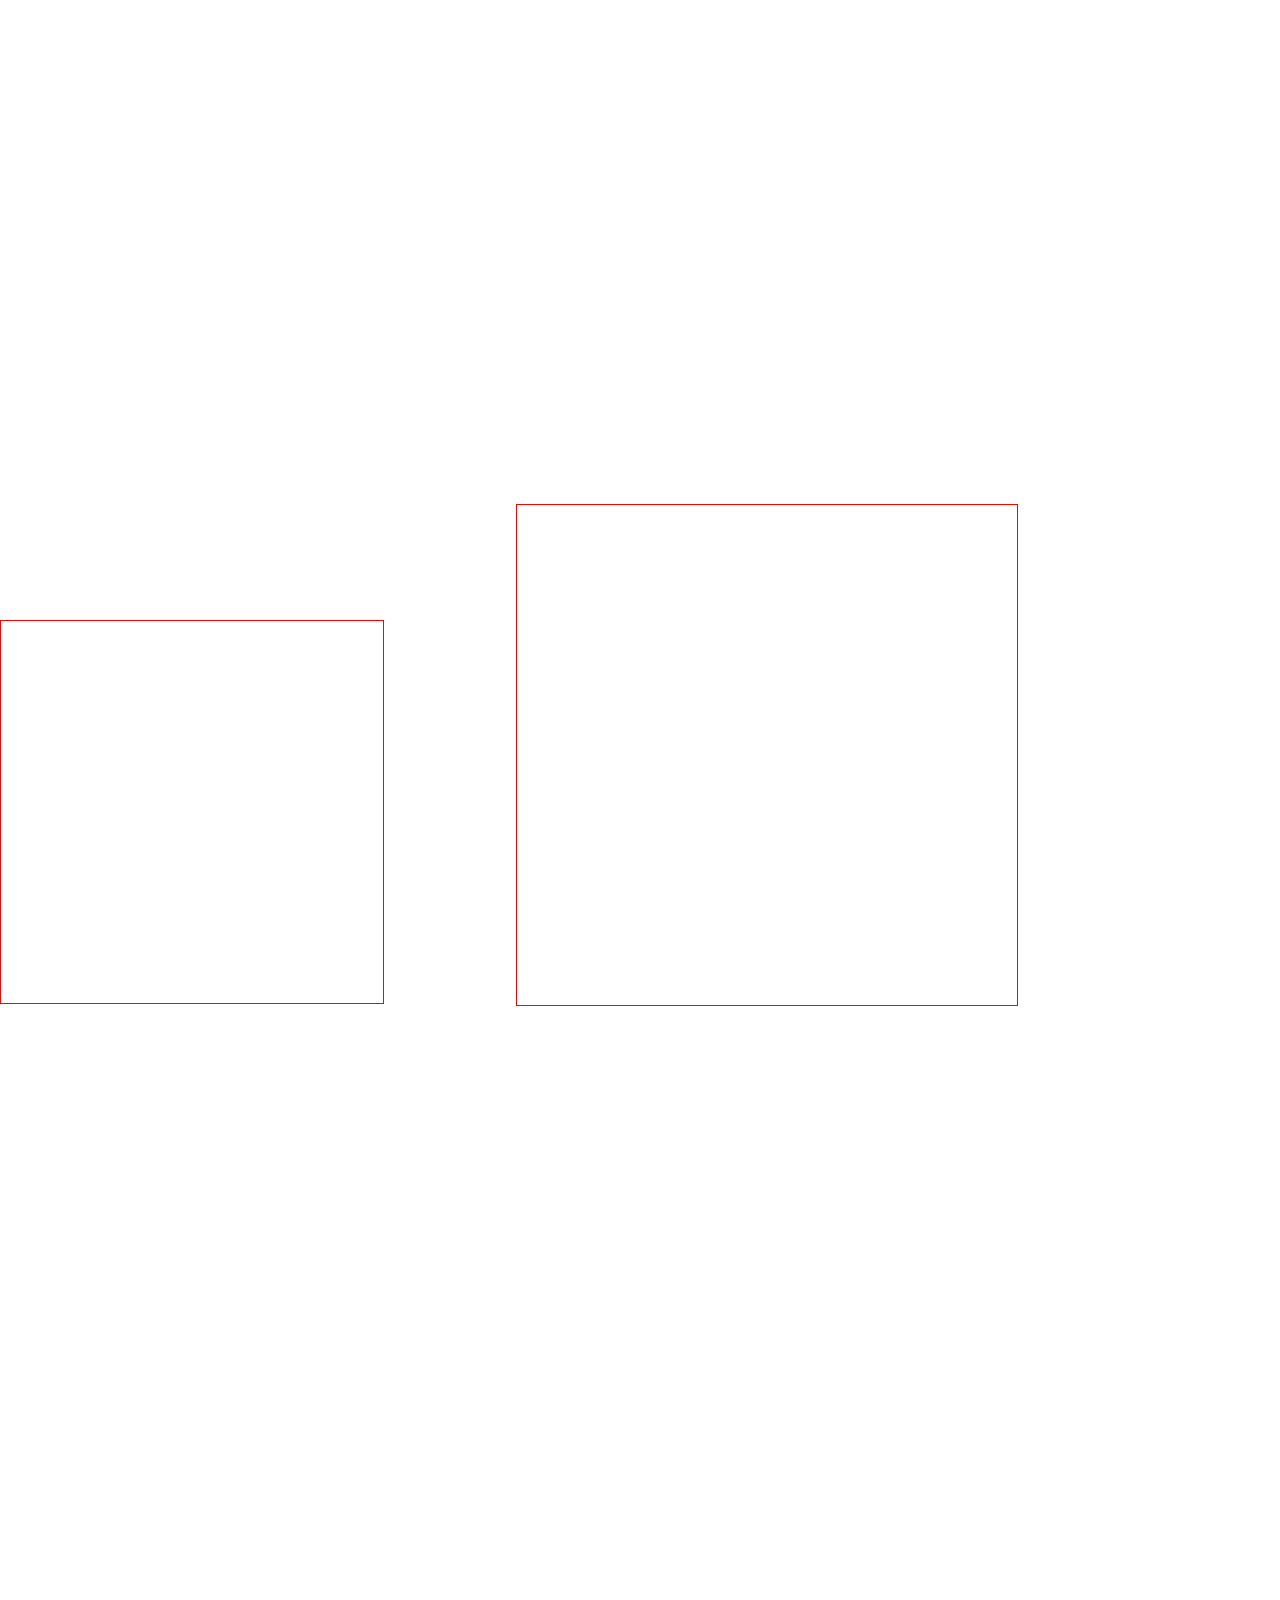
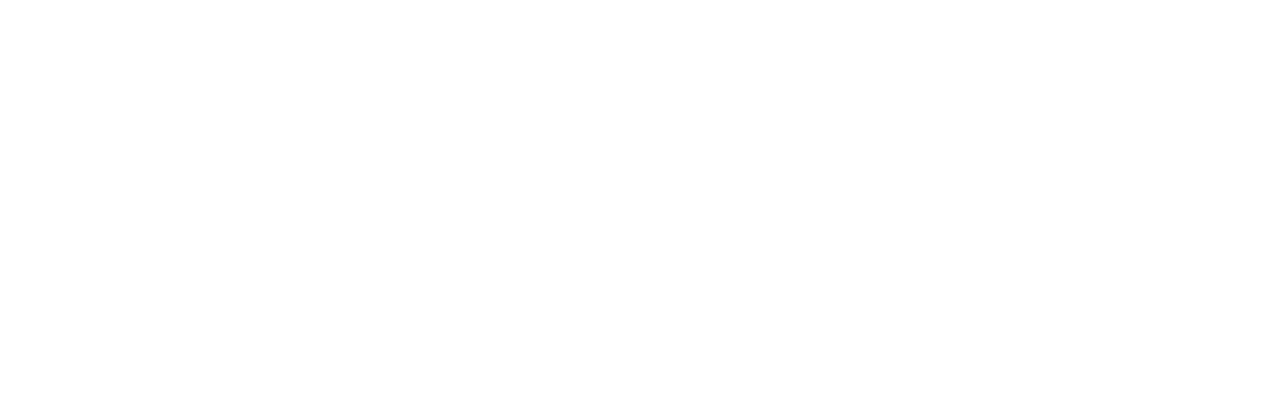
==== code/index.html @ 629206e1 "dev: add facts" ====
<!DOCTYPE html>
<meta charset="utf-8">

<head>
  <title>Porings</title>
  <link rel="stylesheet" href="main.css">
  <link rel="stylesheet" href="colors.css">
  <script src="https://d3js.org/d3.v5.min.js" type="text/JavaScript"></script>
  <script src="./utils.js" type="text/JavaScript"></script>
  <script src="./poring_selector.js" type="text/JavaScript"></script>
  <script src="./stats_diagram.js" type="text/JavaScript"></script>
	<script src="./properties_diagram.js" type="text/JavaScript"></script>
  <script src="./damage_diagram.js" type="text/JavaScript"></script>
  <script src="./dist_diagram.js" type="text/JavaScript"></script>
  <script src="./facts_box.js" type="text/JavaScript"></script>
</head>

<body>
    <!-- <header>
      <h1>Porings</h1>
      <h2>Visual Analysis of Poring Monsters from Ragnarok Online</h2>
      <p class = 'descr'>Porings are gelatinous monsters from Ragnarok Online. 
        Usually, pink friendly porings are the first monsters that most novices encounter as soon as they start the game. 
        However, there is a wide variety of poring in the the world of Rune Midgard.
        Generally, the poring family could be defined to consist of monsters that are (to some degree) drop-shaped and move by bouncing. 
        The porings drastically vary in their behavour and characteristics.
      </p>
      </header> -->


    <div id="distDiagram-container"></div>

    <div class = "content-wrapper">
      
      <div id="mobFacts-container"></div>

      <div class = "selector-wrapper">
          <!-- <div class="selector-drop2"></div> -->
        <!-- <div class="selector-drop"></div> -->
        <div id="selector-container"></div>
      </div>
      <div class = "statsDiagram-wrapper">
          <!-- <div class="statsDiagram-drop"></div> -->
          <div id="statsDiagram-container"></div>
    </div>
      <div class = "propsDiagram-wrapper">
          <!-- <div class="propsDiagram-drop"></div> -->
          <div id="propsDiagram-container"></div>
      </div>
      <div class = "damageDiagram-wrapper">
          <!-- <div class="damageDiagram-drop"></div> -->
          <div id="damageDiagram-container"></div>
        </div>
    </div>

<script src="./script.js"></script>

</body>

</html>
---- code/main.css ----
body { 
  margin: 0;
  font-family: Arial, Helvetica, sans-serif;
  /* background: #fac7c2;*/
  background: white;
}

.descr{
  display: block;
  width: 40%;
}


.content-wrapper{
  position: relative;
  width: 100%;
}

#mobFacts-container
{
  position: relative;
  height: 350px;
  width: 350px;
  padding: 1em;
  /* margin-left: 10%; */
  display: inline-block;
  border: 1px solid red; 
}

.selector-wrapper {
  position: relative;
  left: 10%;
  /* transform: translateX(-50%); */
  height: 500px;
  width: 500px;
  display: inline-block;
}


#selector-container
 {
  position: absolute;
  top: 0;
  left: 0;
  height: inherit;
  width: inherit;
  border: 1px solid red; 
}


.selector-drop
{
  display: block;
  width: 500px;
  height: 500px;
  background: white;
  border-radius: 45% 55% 54% 46% / 55% 48% 52% 45%; 
} 

.selector-drop2
{
  position: absolute;
  top: -10px;
  left: -30px;
  z-index: -1;
  width: 600px;
  height: 600px;
  border-width: 30px;
  border-color:  rgba(255, 255, 255, 1);
  background: rgba(255, 255, 255, 0.5);
  border-radius: 45% 55% 54% 46% / 55% 48% 52% 45%; 
}


.statsDiagram-wrapper{
  position: relative;
  height: 500px;
  width: 500px;
  display: inline-block;
  margin: 0 30px;
}


#statsDiagram-container
{
  position: absolute;
  top: 0;
  right: 0;
  height: inherit;
  width: inherit;
}

.propsDiagram-wrapper{
  position: relative;
  height: 500px;
  width: 500px;
  display: inline-block;
  margin-left: 5%;
}

.propsDiagram-drop
{
  display: block;
  width: 450px;
  height: 450px;
  background: white;
  border-radius: 35% 65% 45% 55% / 45% 38% 62% 55%; 
  box-shadow: inset 0px -20px 100px rgba(255, 255, 255, 0.6);
} 

#propsDiagram-container
 {
  position: absolute;
  top: 0;
  left: 0;

  /* border: 1px solid gray; */
  height: inherit;
  width: inherit;
}

.damageDiagram-wrapper{
  position: relative;
  height: 500px;
  width: 500px;
  display: inline-block;
  margin-left: 5%;
}


#damageDiagram-container
 {
  position: absolute;
  top: 0;
  left: 0;
  /* border: 1px solid gray; */
  height: inherit;
  width: inherit;
}

#distDiagram-container
 {
  visibility: hidden;
  height: 500px;
  width: 500px;
  /* border: 1px solid gray; */
  display: inline-block;
}
---- code/colors.css ----
.Angeling.isClicked {
  fill: #6b7575; }

.Angeling.isHovered {
  fill: #b9c0c0; }

.Angeling {
  fill: #d4d8d8; }

line.Angeling.isClicked {
  stroke: #6b7575; }

line.Angeling.isHovered {
  stroke: #b9c0c0; }

line.Angeling {
  stroke: #d4d8d8; }

.poly.Angeling.isHovered {
  fill: #d4d8d8;
  stroke: #b9c0c0; }

.poly.Angeling {
  fill: #d4d8d8; }

.attack_path.Angeling {
  fill: #2b2727; }

.def_arc.Angeling {
  fill: #d4d8d8; }

.attack_path.Angeling:hover {
  fill: #100f0f; }

.def_arc.Angeling:hover {
  fill: #b9c0c0;
  fill-opacity: 0.8; }

.Poring.isClicked {
  fill: #b41608; }

.Poring.isHovered {
  fill: #f86a5d; }

.Poring {
  fill: #fa978e; }

line.Poring.isClicked {
  stroke: #b41608; }

line.Poring.isHovered {
  stroke: #f86a5d; }

line.Poring {
  stroke: #fa978e; }

.poly.Poring.isHovered {
  fill: #fa978e;
  stroke: #f86a5d; }

.poly.Poring {
  fill: #fa978e; }

.attack_path.Poring {
  fill: #056871; }

.def_arc.Poring {
  fill: #fa978e; }

.attack_path.Poring:hover {
  fill: #033b40; }

.def_arc.Poring:hover {
  fill: #f86a5d;
  fill-opacity: 0.8; }

.Poporing.isClicked {
  fill: #647a29; }

.Poporing.isHovered {
  fill: #b5ce6d; }

.Poporing {
  fill: #c8db93; }

line.Poporing.isClicked {
  stroke: #647a29; }

line.Poporing.isHovered {
  stroke: #b5ce6d; }

line.Poporing {
  stroke: #c8db93; }

.poly.Poporing.isHovered {
  fill: #c8db93;
  stroke: #b5ce6d; }

.poly.Poporing {
  fill: #c8db93; }

.attack_path.Poporing {
  fill: #37246c; }

.def_arc.Poporing {
  fill: #c8db93; }

.attack_path.Poporing:hover {
  fill: #241746; }

.def_arc.Poporing:hover {
  fill: #b5ce6d;
  fill-opacity: 0.8; }

.Marin.isClicked {
  fill: #4a405c; }

.Marin.isHovered {
  fill: #9589ac; }

.Marin {
  fill: #b0a7c1; }

line.Marin.isClicked {
  stroke: #4a405c; }

line.Marin.isHovered {
  stroke: #9589ac; }

line.Marin {
  stroke: #b0a7c1; }

.poly.Marin.isHovered {
  fill: #b0a7c1;
  stroke: #9589ac; }

.poly.Marin {
  fill: #b0a7c1; }

.attack_path.Marin {
  fill: #4f583e; }

.def_arc.Marin {
  fill: #b0a7c1; }

.attack_path.Marin:hover {
  fill: #343a29; }

.def_arc.Marin:hover {
  fill: #9589ac;
  fill-opacity: 0.8; }

.Magmaring.isClicked {
  fill: #7a2907; }

.Magmaring.isHovered {
  fill: #f26328; }

.Magmaring {
  fill: #f58658; }

line.Magmaring.isClicked {
  stroke: #7a2907; }

line.Magmaring.isHovered {
  stroke: #f26328; }

line.Magmaring {
  stroke: #f58658; }

.poly.Magmaring.isHovered {
  fill: #f58658;
  stroke: #f26328; }

.poly.Magmaring {
  fill: #f58658; }

.attack_path.Magmaring {
  fill: #0a79a7; }

.def_arc.Magmaring {
  fill: #f58658; }

.attack_path.Magmaring:hover {
  fill: #075677; }

.def_arc.Magmaring:hover {
  fill: #f26328;
  fill-opacity: 0.8; }

.Drops.isClicked {
  fill: #98621f; }

.Drops.isHovered {
  fill: #e1ae6f; }

.Drops {
  fill: #eac699; }

line.Drops.isClicked {
  stroke: #98621f; }

line.Drops.isHovered {
  stroke: #e1ae6f; }

line.Drops {
  stroke: #eac699; }

.poly.Drops.isHovered {
  fill: #eac699;
  stroke: #e1ae6f; }

.poly.Drops {
  fill: #eac699; }

.attack_path.Drops {
  fill: #153966; }

.def_arc.Drops {
  fill: #eac699; }

.attack_path.Drops:hover {
  fill: #0c213c; }

.def_arc.Drops:hover {
  fill: #e1ae6f;
  fill-opacity: 0.8; }

.Metaling.isClicked {
  fill: #5e2d2c; }

.Metaling.isHovered {
  fill: #ba6c69; }

.Metaling {
  fill: #ca8e8c; }

line.Metaling.isClicked {
  stroke: #5e2d2c; }

line.Metaling.isHovered {
  stroke: #ba6c69; }

line.Metaling {
  stroke: #ca8e8c; }

.poly.Metaling.isHovered {
  fill: #ca8e8c;
  stroke: #ba6c69; }

.poly.Metaling {
  fill: #ca8e8c; }

.attack_path.Metaling {
  fill: #357173; }

.def_arc.Metaling {
  fill: #ca8e8c; }

.attack_path.Metaling:hover {
  fill: #254f50; }

.def_arc.Metaling:hover {
  fill: #ba6c69;
  fill-opacity: 0.8; }

.Others.isClicked {
  fill: #457795; }

.Others.isHovered {
  fill: #a0c0d3; }

.Others {
  fill: #c3d7e3; }

line.Others.isClicked {
  stroke: #457795; }

line.Others.isHovered {
  stroke: #a0c0d3; }

line.Others {
  stroke: #c3d7e3; }

.poly.Others.isHovered {
  fill: #c3d7e3;
  stroke: #a0c0d3; }

.poly.Others {
  fill: #c3d7e3; }

.attack_path.Others {
  fill: #3c281c; }

.def_arc.Others {
  fill: #c3d7e3; }

.attack_path.Others:hover {
  fill: #19110c; }

.def_arc.Others:hover {
  fill: #a0c0d3;
  fill-opacity: 0.8; }

/*# sourceMappingURL=colors.css.map */
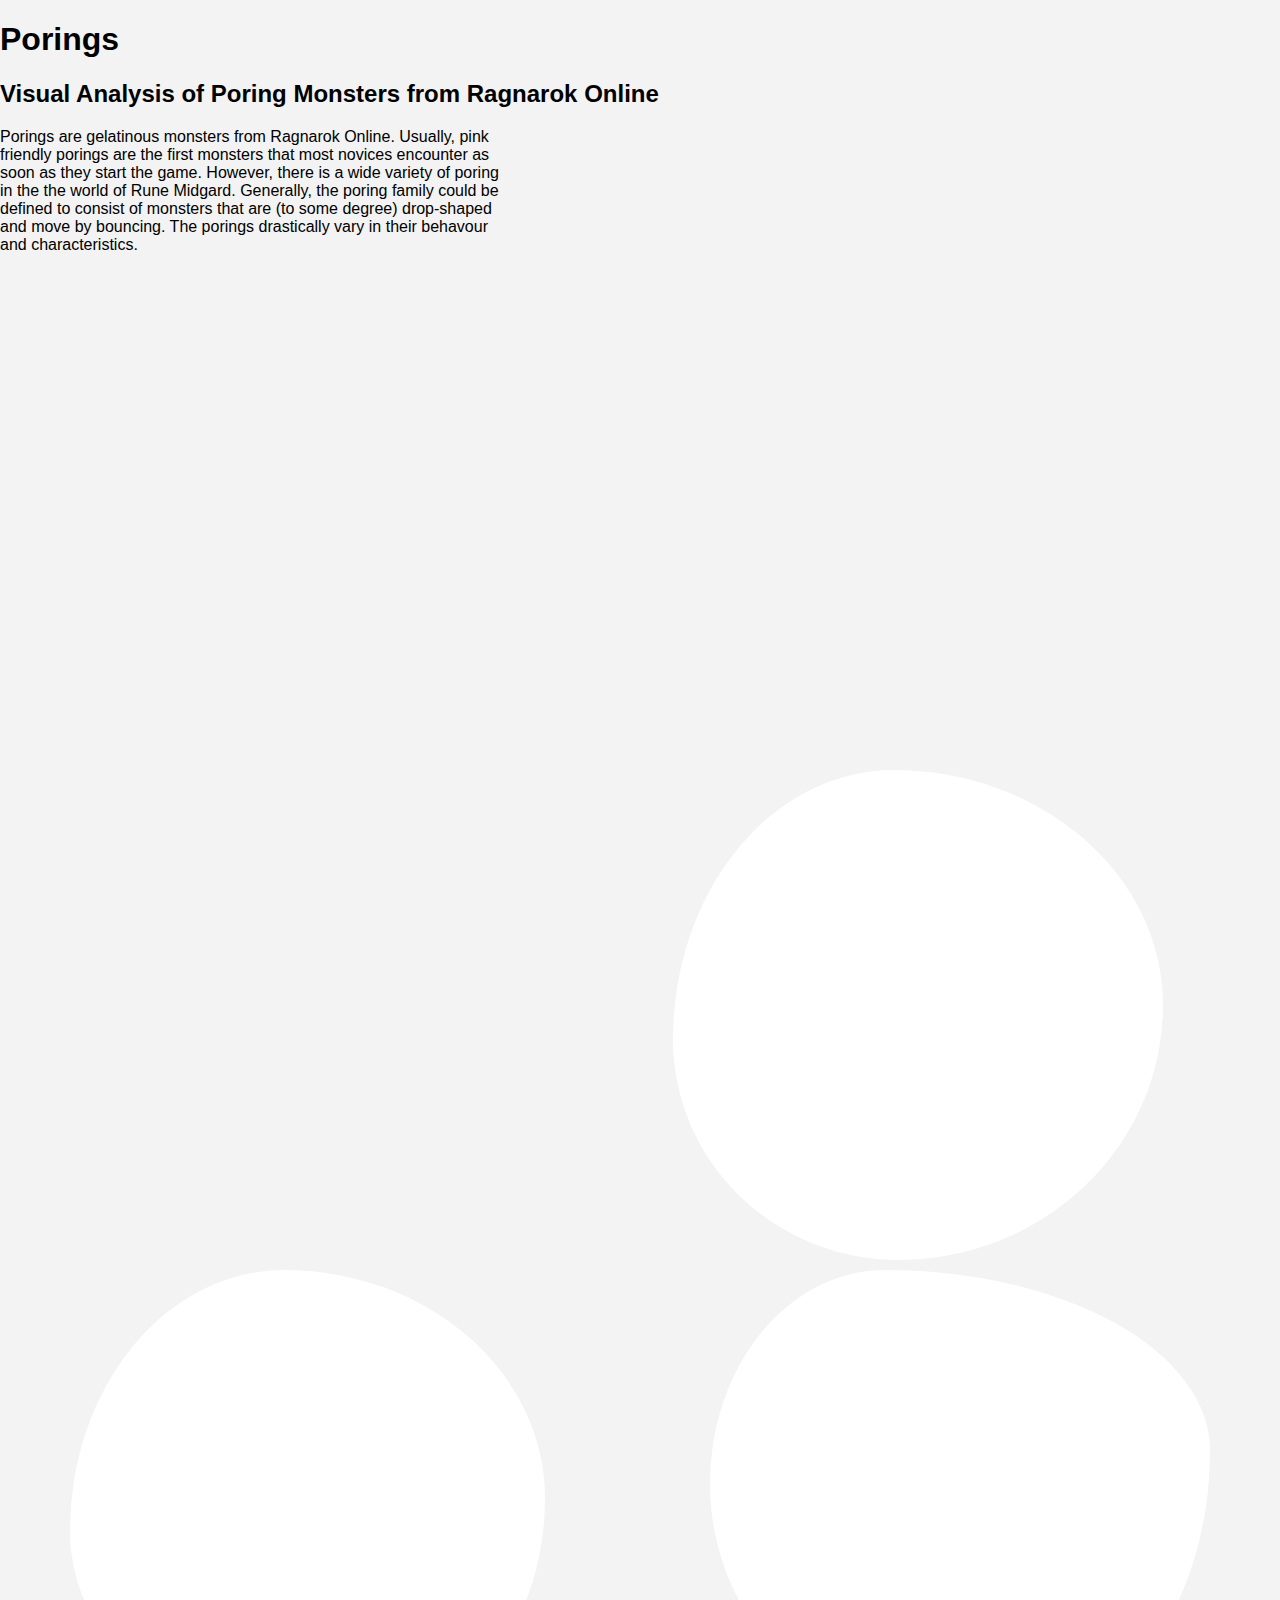
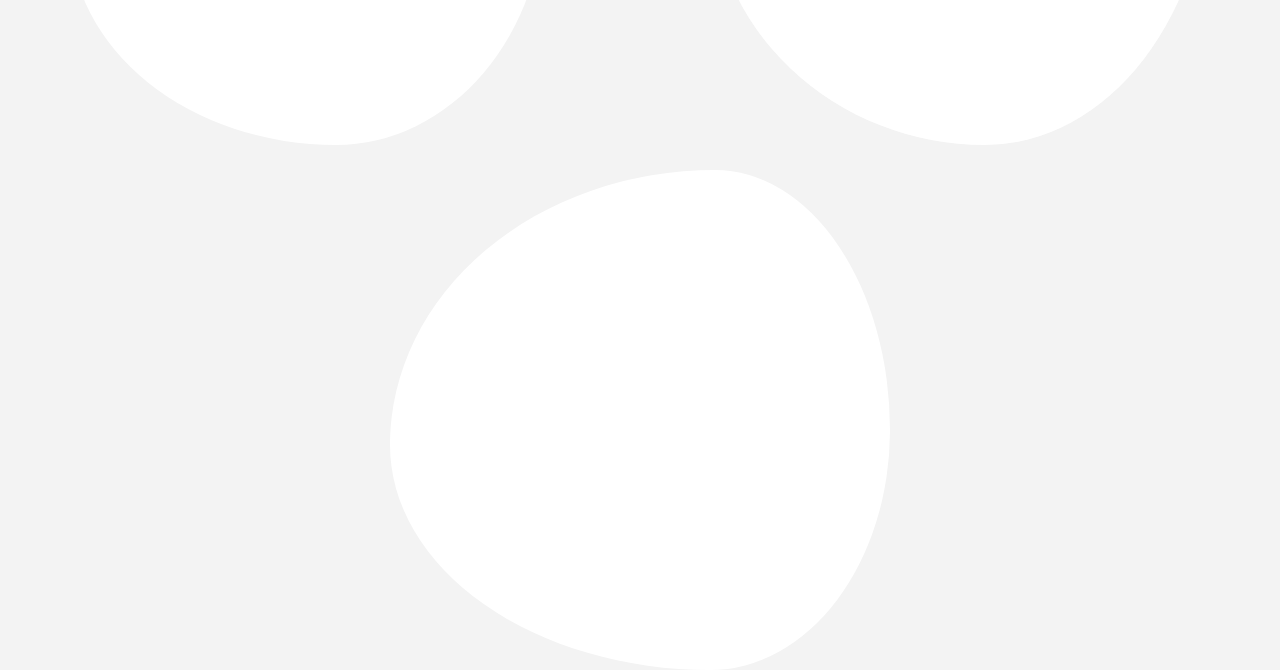
==== commit 395dec4d: "layout draft" ====
--- a/code/index.html
+++ b/code/index.html
@@ -9,52 +9,54 @@
   <script src="./utils.js" type="text/JavaScript"></script>
   <script src="./poring_selector.js" type="text/JavaScript"></script>
   <script src="./stats_diagram.js" type="text/JavaScript"></script>
-	<script src="./properties_diagram.js" type="text/JavaScript"></script>
+  <script src="./properties_diagram.js" type="text/JavaScript"></script>
   <script src="./damage_diagram.js" type="text/JavaScript"></script>
   <script src="./dist_diagram.js" type="text/JavaScript"></script>
   <script src="./facts_box.js" type="text/JavaScript"></script>
 </head>
 
 <body>
-    <!-- <header>
-      <h1>Porings</h1>
-      <h2>Visual Analysis of Poring Monsters from Ragnarok Online</h2>
-      <p class = 'descr'>Porings are gelatinous monsters from Ragnarok Online. 
-        Usually, pink friendly porings are the first monsters that most novices encounter as soon as they start the game. 
-        However, there is a wide variety of poring in the the world of Rune Midgard.
-        Generally, the poring family could be defined to consist of monsters that are (to some degree) drop-shaped and move by bouncing. 
-        The porings drastically vary in their behavour and characteristics.
-      </p>
-      </header> -->
+  <header>
+    <h1>Porings</h1>
+    <h2>Visual Analysis of Poring Monsters from Ragnarok Online</h2>
+    <p class='descr'>Porings are gelatinous monsters from Ragnarok Online.
+      Usually, pink friendly porings are the first monsters that most novices encounter as soon as they start the game.
+      However, there is a wide variety of poring in the the world of Rune Midgard.
+      Generally, the poring family could be defined to consist of monsters that are (to some degree) drop-shaped and
+      move by bouncing.
+      The porings drastically vary in their behavour and characteristics.
+    </p>
+  </header>
 
+  <div class="distDiagram-wrapper">
+    <div id="distDiagram-container"></div>
+  </div>
 
-    <div id="distDiagram-container"></div>
+  <div class="content-wrapper">
+    <div class="mobFacts-wrapper">
+      <div id="mobFacts-container"></div>
+    </div>
+    <div class="selector-wrapper">
+      <!-- <div class="selector-drop2"></div> -->
+      <div class="selector-drop"></div>
+      <div id="selector-container"></div>
+    </div>
+    <div class="statsDiagram-wrapper">
+      <div class="statsDiagram-drop"></div>
+      <div id="statsDiagram-container"></div>
+    </div>
+    <div class="propsDiagram-wrapper">
+      <div class="propsDiagram-drop"></div>
+      <div id="propsDiagram-container"></div>
+    </div>
+    <div class="damageDiagram-wrapper">
+      <div class="damageDiagram-drop"></div>
+      <div id="damageDiagram-container"></div>
+    </div>
+  </div>
 
-    <div class = "content-wrapper">
-      
-      <div id="mobFacts-container"></div>
-
-      <div class = "selector-wrapper">
-          <!-- <div class="selector-drop2"></div> -->
-        <!-- <div class="selector-drop"></div> -->
-        <div id="selector-container"></div>
-      </div>
-      <div class = "statsDiagram-wrapper">
-          <!-- <div class="statsDiagram-drop"></div> -->
-          <div id="statsDiagram-container"></div>
-    </div>
-      <div class = "propsDiagram-wrapper">
-          <!-- <div class="propsDiagram-drop"></div> -->
-          <div id="propsDiagram-container"></div>
-      </div>
-      <div class = "damageDiagram-wrapper">
-          <!-- <div class="damageDiagram-drop"></div> -->
-          <div id="damageDiagram-container"></div>
-        </div>
-    </div>
-
-<script src="./script.js"></script>
+  <script src="./script.js"></script>
 
 </body>
 
-</html>
+</html>--- a/code/main.css
+++ b/code/main.css
@@ -2,7 +2,8 @@
   margin: 0;
   font-family: Arial, Helvetica, sans-serif;
   /* background: #fac7c2;*/
-  background: white;
+  background: rgb(243, 243, 243);
+  max-width: 1600px;
 }
 
 .descr{
@@ -12,28 +13,35 @@
 
 
 .content-wrapper{
+  width: 100%;
+  display: flex;
+  flex-flow: row wrap;
+  /* justify-content: center; */
+  justify-content: center;
+}
+
+.mobFacts-wrapper{
   position: relative;
-  width: 100%;
+  height: 350px;
+  width: 350px;
+  margin:auto;
 }
 
 #mobFacts-container
 {
-  position: relative;
-  height: 350px;
-  width: 350px;
-  padding: 1em;
-  /* margin-left: 10%; */
-  display: inline-block;
-  border: 1px solid red; 
+  position: absolute;
+  top: 0;
+  left: 0;
+  height:inherit;
+  width: inherit;
 }
 
 .selector-wrapper {
   position: relative;
-  left: 10%;
-  /* transform: translateX(-50%); */
   height: 500px;
   width: 500px;
-  display: inline-block;
+  margin: auto;
+  margin:auto;
 }
 
 
@@ -44,15 +52,14 @@
   left: 0;
   height: inherit;
   width: inherit;
-  border: 1px solid red; 
 }
 
 
 .selector-drop
 {
   display: block;
-  width: 500px;
-  height: 500px;
+  width: 490px;
+  height: 490px;
   background: white;
   border-radius: 45% 55% 54% 46% / 55% 48% 52% 45%; 
 } 
@@ -76,10 +83,17 @@
   position: relative;
   height: 500px;
   width: 500px;
-  display: inline-block;
-  margin: 0 30px;
+  margin:auto;
 }
 
+.statsDiagram-drop
+{
+  display: block;
+  width: 475px;
+  height: 475px;
+  background: white;
+  border-radius: 45% 55% 44% 56% / 55% 48% 52% 45%; 
+} 
 
 #statsDiagram-container
 {
@@ -94,15 +108,17 @@
   position: relative;
   height: 500px;
   width: 500px;
-  display: inline-block;
-  margin-left: 5%;
+  margin:auto;
+  /* margin: -5% auto auto 5%; */
 }
 
 .propsDiagram-drop
 {
+  left: 0;
+  top: 0;
   display: block;
-  width: 450px;
-  height: 450px;
+  width: 500px;
+  height: 475px;
   background: white;
   border-radius: 35% 65% 45% 55% / 45% 38% 62% 55%; 
   box-shadow: inset 0px -20px 100px rgba(255, 255, 255, 0.6);
@@ -113,8 +129,6 @@
   position: absolute;
   top: 0;
   left: 0;
-
-  /* border: 1px solid gray; */
   height: inherit;
   width: inherit;
 }
@@ -123,8 +137,7 @@
   position: relative;
   height: 500px;
   width: 500px;
-  display: inline-block;
-  margin-left: 5%;
+  margin: -2% auto auto -15%;
 }
 
 
@@ -138,11 +151,25 @@
   width: inherit;
 }
 
+.damageDiagram-drop
+{
+  display: block;
+  width: 500px;
+  height: 500px;
+  background: white;
+  border-radius: 65% 35% 36% 64% / 55% 52% 48% 45%;
+} 
+
 #distDiagram-container
  {
   visibility: hidden;
   height: 500px;
   width: 500px;
-  /* border: 1px solid gray; */
-  display: inline-block;
 }
+
+@media(max-width: 1300px){
+  .damageDiagram-wrapper{
+    margin: auto;
+  }
+
+}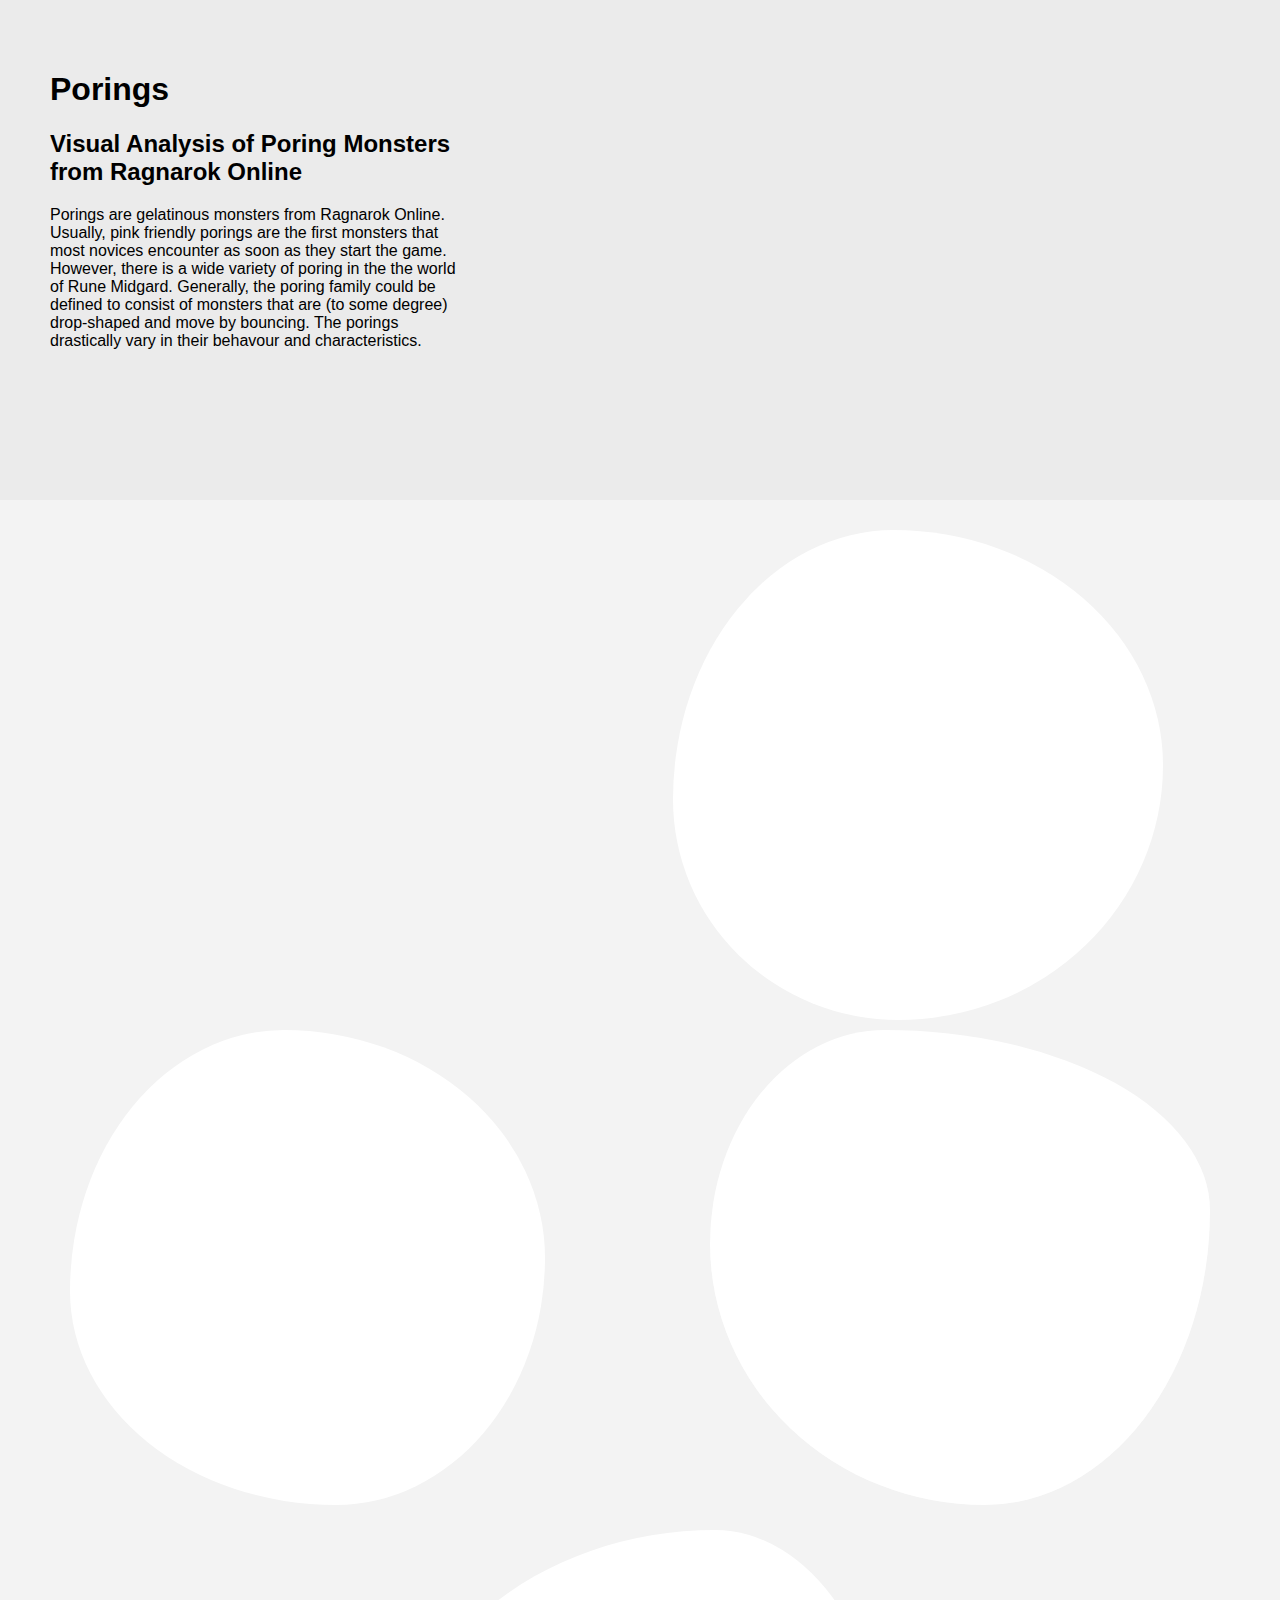
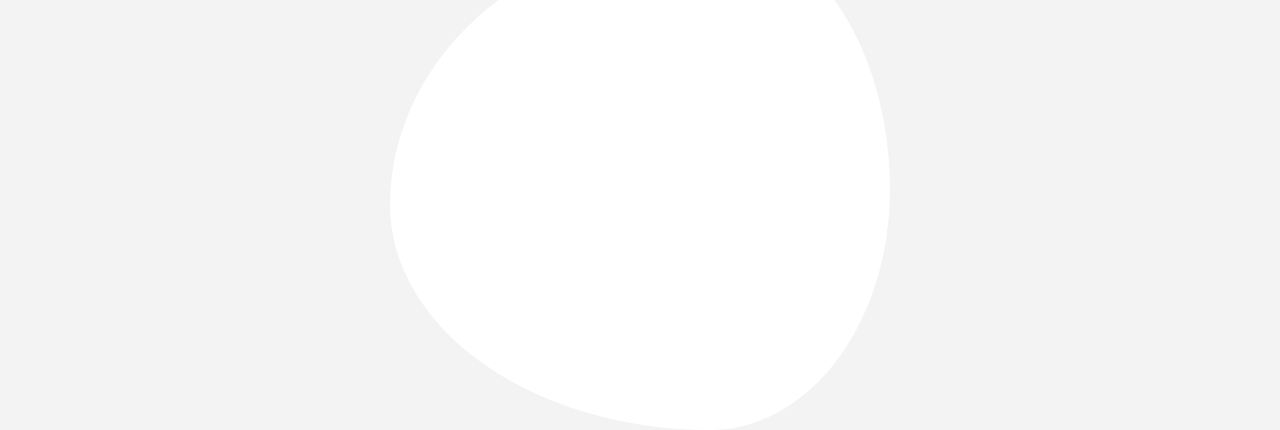
==== commit 7db29e15: "layout fix" ====
--- a/code/index.html
+++ b/code/index.html
@@ -16,20 +16,25 @@
 </head>
 
 <body>
-  <header>
-    <h1>Porings</h1>
-    <h2>Visual Analysis of Poring Monsters from Ragnarok Online</h2>
-    <p class='descr'>Porings are gelatinous monsters from Ragnarok Online.
-      Usually, pink friendly porings are the first monsters that most novices encounter as soon as they start the game.
-      However, there is a wide variety of poring in the the world of Rune Midgard.
-      Generally, the poring family could be defined to consist of monsters that are (to some degree) drop-shaped and
-      move by bouncing.
-      The porings drastically vary in their behavour and characteristics.
-    </p>
-  </header>
-
-  <div class="distDiagram-wrapper">
-    <div id="distDiagram-container"></div>
+  <div class='header-wrapper'>
+    <div class="header-text-wrapper">
+      <h1>Porings</h1>
+      <h2>Visual Analysis of Poring Monsters from Ragnarok Online</h2>
+      <p class='intro'>Porings are gelatinous monsters from Ragnarok Online.
+        Usually, pink friendly porings are the first monsters that most novices encounter as soon as they start the
+        game.
+        However, there is a wide variety of poring in the the world of Rune Midgard.
+        Generally, the poring family could be defined to consist of monsters that are (to some degree) drop-shaped and
+        move by bouncing.
+        The porings drastically vary in their behavour and characteristics.
+      </p>
+    </div>
+    <div class="distDiagram-wrapper">
+      <div id="distDiagram-container"></div>
+      <div class="distButtons-wrapper">
+          <form id="dist-buttons"></form>
+      </div>
+    </div>
   </div>
 
   <div class="content-wrapper">
--- a/code/main.css
+++ b/code/main.css
@@ -3,12 +3,47 @@
   font-family: Arial, Helvetica, sans-serif;
   /* background: #fac7c2;*/
   background: rgb(243, 243, 243);
-  max-width: 1600px;
-}
-
-.descr{
-  display: block;
+  max-width: 1700px;
+}
+
+.header-wrapper{
+  background:#ebebeb;
+  margin: 0  0 30px 0;
+}
+
+.header-text-wrapper{
   width: 40%;
+  padding: 50px;
+  vertical-align: top;
+  display: inline-block;
+  box-sizing: border-box;
+}
+
+.distDiagram-wrapper{
+  display: inline-block;
+  box-sizing: border-box;
+  /* width: 40%; */
+}
+
+#distDiagram-container
+ {
+  height: inherit;
+  height: 500px;
+  width: 500px;
+  margin-left: auto ;
+  margin-right: auto ;
+  display: inline-block;
+  vertical-align: middle;
+}
+
+.distButtons-wrapper{
+  vertical-align: middle;
+  /* margin: 150px 0 0 0; */
+  display: inline-block;
+}
+
+.distButtons-wrapper label{
+  display: block;
 }
 
 
@@ -160,16 +195,16 @@
   border-radius: 65% 35% 36% 64% / 55% 52% 48% 45%;
 } 
 
-#distDiagram-container
- {
-  visibility: hidden;
-  height: 500px;
-  width: 500px;
-}
 
 @media(max-width: 1300px){
   .damageDiagram-wrapper{
     margin: auto;
   }
 
-}+}
+
+
+@media(max-width: 800px){
+  .header-text-wrapper{
+    width: 100%;
+  }
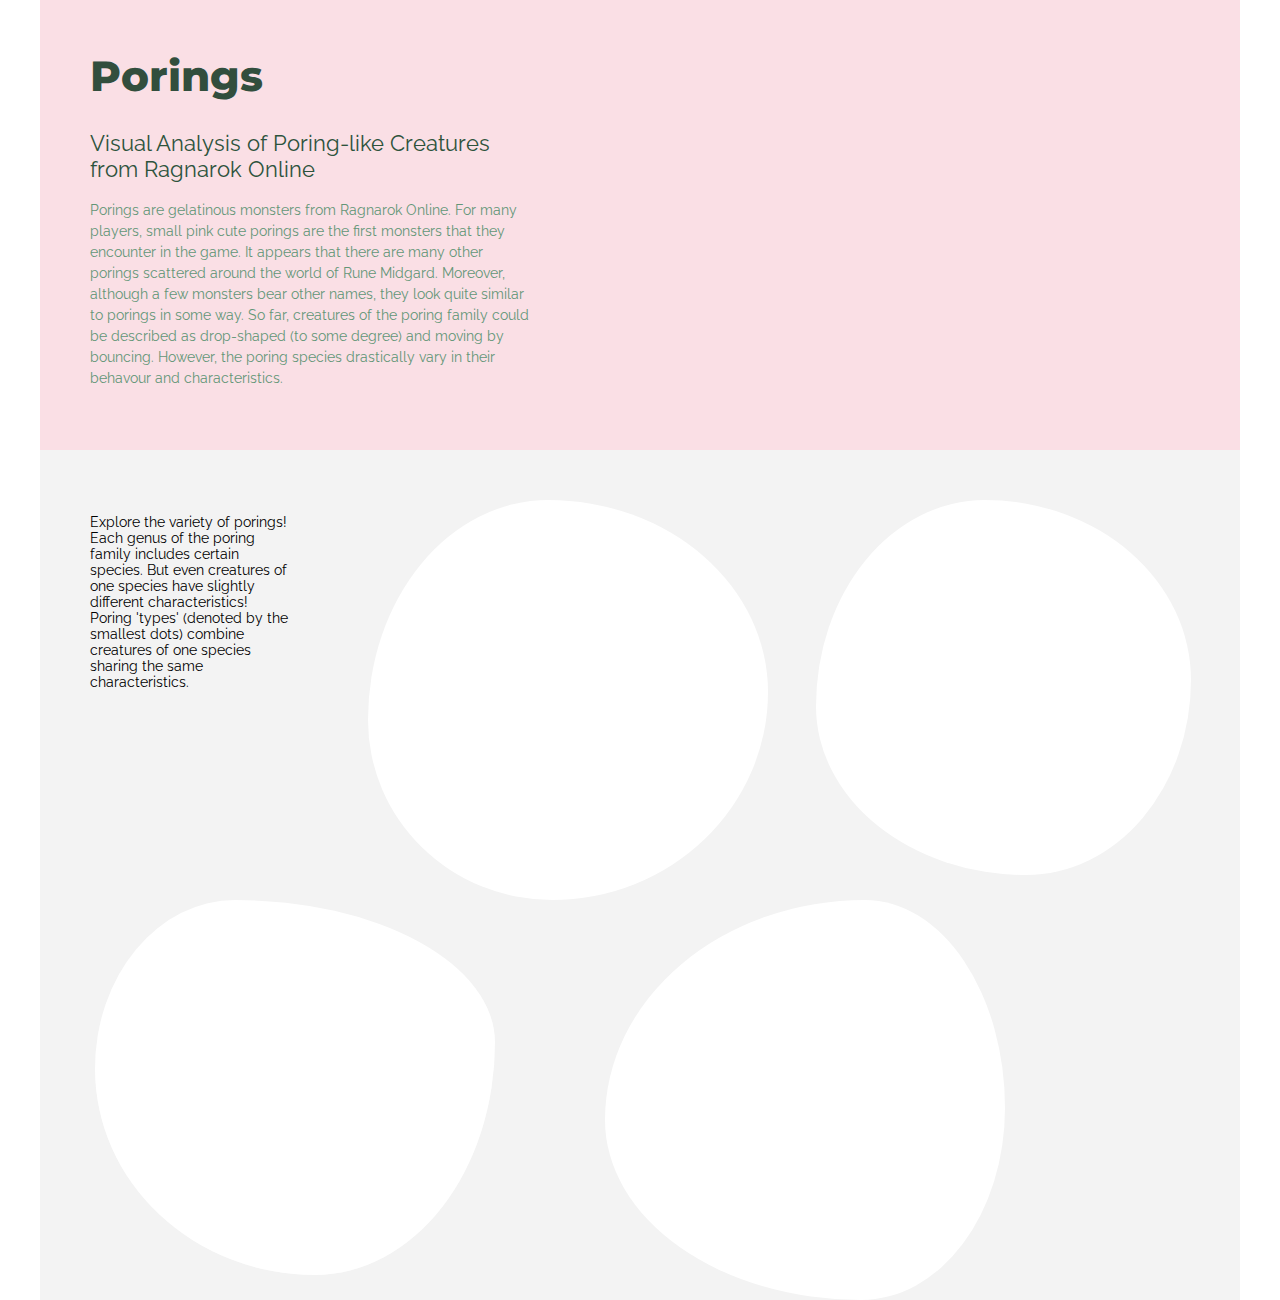
==== commit 30f89aa8: "dev: layout grid responsive now" ====
--- a/code/index.html
+++ b/code/index.html
@@ -13,20 +13,23 @@
   <script src="./damage_diagram.js" type="text/JavaScript"></script>
   <script src="./dist_diagram.js" type="text/JavaScript"></script>
   <script src="./facts_box.js" type="text/JavaScript"></script>
+
+  <link href="https://fonts.googleapis.com/css?family=Montserrat:100,300, 400,800" rel="stylesheet"> 
+  <link href="https://fonts.googleapis.com/css?family=Raleway:100,300, 400" rel="stylesheet"> 
 </head>
 
 <body>
+  <div class = 'main-wrapper'>
   <div class='header-wrapper'>
     <div class="header-text-wrapper">
       <h1>Porings</h1>
-      <h2>Visual Analysis of Poring Monsters from Ragnarok Online</h2>
-      <p class='intro'>Porings are gelatinous monsters from Ragnarok Online.
-        Usually, pink friendly porings are the first monsters that most novices encounter as soon as they start the
-        game.
-        However, there is a wide variety of poring in the the world of Rune Midgard.
-        Generally, the poring family could be defined to consist of monsters that are (to some degree) drop-shaped and
-        move by bouncing.
-        The porings drastically vary in their behavour and characteristics.
+      <h2>Visual Analysis of Poring-like Creatures from Ragnarok Online</h2>
+      <p class='intro'> Porings are gelatinous monsters from Ragnarok Online.
+        For many players, small pink cute porings are the first monsters that they encounter in the game. 
+        It appears that there are many other porings scattered around the world of Rune Midgard. 
+        Moreover, although a few monsters bear other names, they look quite similar to porings in some way.
+        So far, creatures of the poring family could be described as drop-shaped (to some degree) and
+        moving by bouncing. However, the poring species drastically vary in their behavour and characteristics.
       </p>
     </div>
     <div class="distDiagram-wrapper">
@@ -38,9 +41,15 @@
   </div>
 
   <div class="content-wrapper">
-    <div class="mobFacts-wrapper">
-      <div id="mobFacts-container"></div>
-    </div>
+    <!-- <div class="mobFacts-wrapper"> -->
+      <div id="mobFacts-container">
+        <p class="factText">
+            Explore the variety of porings! <br>
+            Each genus of the poring family includes certain species. But even creatures of one species have slightly different characteristics! 
+            Poring 'types' (denoted by the smallest dots) combine creatures of one species sharing the same characteristics.
+      </p>
+      </div>
+    <!-- </div> -->
     <div class="selector-wrapper">
       <!-- <div class="selector-drop2"></div> -->
       <div class="selector-drop"></div>
@@ -61,7 +70,7 @@
   </div>
 
   <script src="./script.js"></script>
-
+</div>
 </body>
 
 </html>--- a/code/main.css
+++ b/code/main.css
@@ -1,80 +1,150 @@
 body { 
   margin: 0;
-  font-family: Arial, Helvetica, sans-serif;
+  font-family: "Raleway", sans-serif;
+  font-size: 14px;
   /* background: #fac7c2;*/
+  width: 100%;
+}
+
+.main-wrapper{
+  max-width: 1200px;
+  width: 100%;
+  margin: 0 auto;
   background: rgb(243, 243, 243);
+}
+
+h1 {
+    font-family: "Montserrat", sans-serif;
+    font-weight: 800;
+    font-size: 42px;
+    color: #324e3d;
+    margin-top: 0;
+}
+
+h2 {
+  font-weight: 400;
+  font-size: 22px;
+  color: #2d533c;
+   /* grey; */
+}
+
+.header-wrapper{
+  background: #fadfe5;
+  display: flex;
+  flex-flow: row wrap;
+  width: 100%;
   max-width: 1700px;
-}
-
-.header-wrapper{
-  background:#ebebeb;
-  margin: 0  0 30px 0;
+  justify-content: space-between;
+  /* justify-content: center; */
+  padding-top: 50px;
+  vertical-align: top;
 }
 
 .header-text-wrapper{
-  width: 40%;
-  padding: 50px;
-  vertical-align: top;
-  display: inline-block;
+  padding: 0 50px;
+  /* display: inline-block; */
+  width:45%;
+  margin: 0;
   box-sizing: border-box;
 }
 
 .distDiagram-wrapper{
-  display: inline-block;
+  /* display: inline-block; */
   box-sizing: border-box;
-  /* width: 40%; */
+  min-width: 55%;
+  text-align: right;
+  display: inline-flex;
+  /* justify-content: space-between; */
 }
 
 #distDiagram-container
  {
-  height: inherit;
-  height: 500px;
-  width: 500px;
-  margin-left: auto ;
-  margin-right: auto ;
-  display: inline-block;
-  vertical-align: middle;
+  height: 400px;
+  width: 400px;
+  margin: 0 auto;
+  /* display: inline-block; */
+  
 }
 
 .distButtons-wrapper{
-  vertical-align: middle;
-  /* margin: 150px 0 0 0; */
-  display: inline-block;
-}
-
-.distButtons-wrapper label{
-  display: block;
+  vertical-align: top;
+  /* display: inline-block; */
+  padding: 0 50px 0 0 ;
+}
+
+.distButtons-wrapper span {
+  display: block;
+  color: #629677;
+  font-size: 80%;
+}
+
+.intro {
+  font-weight: 400;
+  color: #629677;
+  line-height: 1.5em;
+  font-family: "Raleway", sans-serif;
+   /* grey; */
+}
+
+
+/* from https://developer.mozilla.org/en-US/docs/Web/HTML/Element/input/radio */
+
+label {
+  margin-right: 15px;
+  line-height: 1.5em;
+}
+
+input {
+  -webkit-appearance: none;
+  -moz-appearance: none;
+  appearance: none;
+
+  border-radius: 50%;
+  width: 16px;
+  height: 16px;
+
+  border: 2px solid #999;
+  transition: 0.2s all linear;
+  outline: none;
+  margin-right: 5px;
+
+  position: relative;
+  top: 4px;
+}
+
+input:checked {
+  border: 6px solid black;
 }
 
 
 .content-wrapper{
-  width: 100%;
+
   display: flex;
   flex-flow: row wrap;
-  /* justify-content: center; */
   justify-content: center;
-}
-
-.mobFacts-wrapper{
-  position: relative;
-  height: 350px;
-  width: 350px;
-  margin:auto;
-}
+  padding-top:50px;
+}
+
+/* .mobFacts-wrapper{
+
+} */
 
 #mobFacts-container
 {
-  position: absolute;
-  top: 0;
-  left: 0;
-  height:inherit;
-  width: inherit;
+  position: relative;
+  height: 280px;
+  width: 280px;
+  margin: 0 auto auto 0;
+  padding: 0 30px 0 50px;
+  box-sizing: border-box;
+  vertical-align: bottom;
+
 }
 
 .selector-wrapper {
   position: relative;
-  height: 500px;
-  width: 500px;
+  height: 400px;
+  width: 400px;
   margin: auto;
   margin:auto;
 }
@@ -93,13 +163,13 @@
 .selector-drop
 {
   display: block;
-  width: 490px;
-  height: 490px;
+  width: 400px;
+  height: 400px;
   background: white;
   border-radius: 45% 55% 54% 46% / 55% 48% 52% 45%; 
 } 
 
-.selector-drop2
+/* .selector-drop2
 {
   position: absolute;
   top: -10px;
@@ -111,21 +181,22 @@
   border-color:  rgba(255, 255, 255, 1);
   background: rgba(255, 255, 255, 0.5);
   border-radius: 45% 55% 54% 46% / 55% 48% 52% 45%; 
-}
+} */
 
 
 .statsDiagram-wrapper{
   position: relative;
-  height: 500px;
-  width: 500px;
-  margin:auto;
+  height: 400px;
+  width: 400px;
+  margin: 0 auto;
+  display: inline-block;
 }
 
 .statsDiagram-drop
 {
   display: block;
-  width: 475px;
-  height: 475px;
+  width: 375px;
+  height: 375px;
   background: white;
   border-radius: 45% 55% 44% 56% / 55% 48% 52% 45%; 
 } 
@@ -141,9 +212,10 @@
 
 .propsDiagram-wrapper{
   position: relative;
-  height: 500px;
-  width: 500px;
-  margin:auto;
+  height: 400px;
+  width: 400px;
+  margin: auto;
+  padding: 0;
   /* margin: -5% auto auto 5%; */
 }
 
@@ -152,8 +224,8 @@
   left: 0;
   top: 0;
   display: block;
-  width: 500px;
-  height: 475px;
+  width: 400px;
+  height: 375px;
   background: white;
   border-radius: 35% 65% 45% 55% / 45% 38% 62% 55%; 
   box-shadow: inset 0px -20px 100px rgba(255, 255, 255, 0.6);
@@ -170,9 +242,12 @@
 
 .damageDiagram-wrapper{
   position: relative;
-  height: 500px;
-  width: 500px;
-  margin: -2% auto auto -15%;
+  height: 400px;
+  width: 400px;
+  margin: auto;
+  padding: 0 15% 0 0;
+   /* -2% auto auto auto; */
+  /* margin: -2% auto auto -15%; */
 }
 
 
@@ -189,22 +264,60 @@
 .damageDiagram-drop
 {
   display: block;
-  width: 500px;
-  height: 500px;
+  width: 400px;
+  height: 400px;
   background: white;
   border-radius: 65% 35% 36% 64% / 55% 52% 48% 45%;
 } 
 
 
-@media(max-width: 1300px){
+@media(max-width: 1060px){
   .damageDiagram-wrapper{
-    margin: auto;
-  }
-
-}
-
-
-@media(max-width: 800px){
+    padding: 0;
+  }
+
+  .header-text-wrapper{
+    width: 40%;
+  }
+
+  .selector-wrapper{
+    margin-bottom: 5%;
+  }
+
+}
+
+@media(max-width: 980px){
   .header-text-wrapper{
     width: 100%;
   }
+
+  .distDiagram-wrapper{
+    width:100%;
+  }
+
+  .header-wrapper{
+     justify-content: center;
+  }
+
+  .distButtons-wrapper{
+    padding-top: 50px;
+  }
+}
+ 
+
+@media(max-width: 590px){
+
+  .distDiagram-wrapper{
+    flex-flow: row wrap;
+    justify-content: center;
+  }
+  
+  .distButtons-wrapper{
+    padding-top: 0;
+    padding-bottom: 50px;
+    column-count: 2;
+    -moz-column-count: 2;
+    -webkit-column-count: 2
+  }
+
+}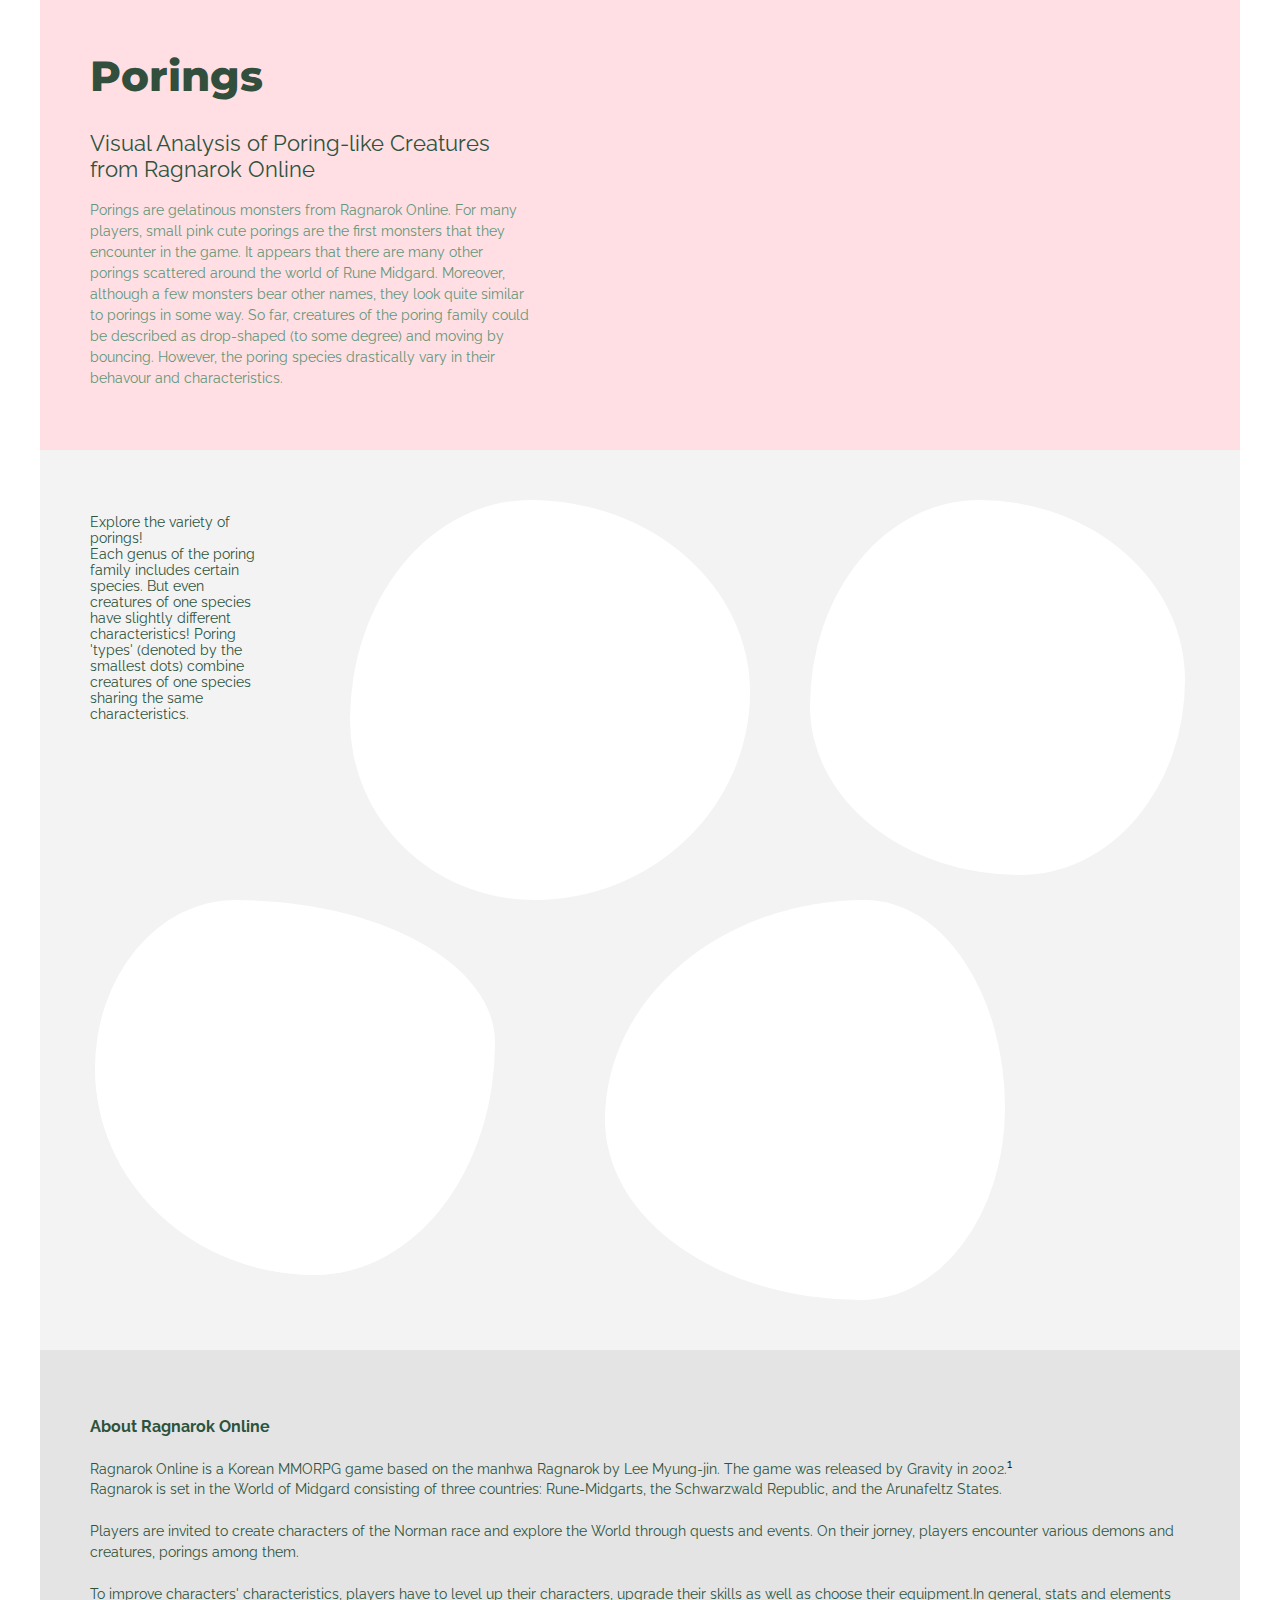
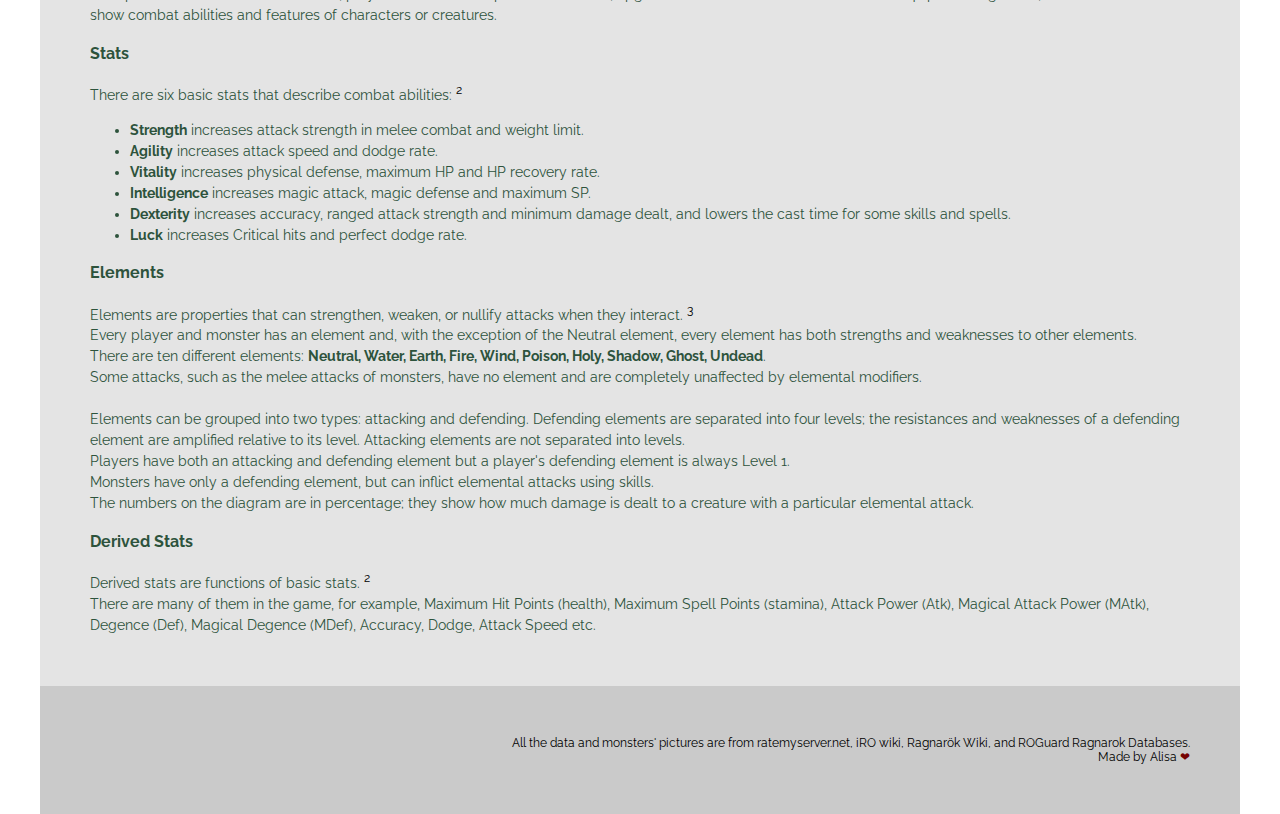
==== commit 52149891: "dev layout: about section" ====
--- a/code/index.html
+++ b/code/index.html
@@ -14,63 +14,133 @@
   <script src="./dist_diagram.js" type="text/JavaScript"></script>
   <script src="./facts_box.js" type="text/JavaScript"></script>
 
-  <link href="https://fonts.googleapis.com/css?family=Montserrat:100,300, 400,800" rel="stylesheet"> 
-  <link href="https://fonts.googleapis.com/css?family=Raleway:100,300, 400" rel="stylesheet"> 
+  <link href="https://fonts.googleapis.com/css?family=Montserrat:100,300, 400,800" rel="stylesheet">
+  <link href="https://fonts.googleapis.com/css?family=Raleway:100,300, 400" rel="stylesheet">
 </head>
 
 <body>
-  <div class = 'main-wrapper'>
-  <div class='header-wrapper'>
-    <div class="header-text-wrapper">
-      <h1>Porings</h1>
-      <h2>Visual Analysis of Poring-like Creatures from Ragnarok Online</h2>
-      <p class='intro'> Porings are gelatinous monsters from Ragnarok Online.
-        For many players, small pink cute porings are the first monsters that they encounter in the game. 
-        It appears that there are many other porings scattered around the world of Rune Midgard. 
-        Moreover, although a few monsters bear other names, they look quite similar to porings in some way.
-        So far, creatures of the poring family could be described as drop-shaped (to some degree) and
-        moving by bouncing. However, the poring species drastically vary in their behavour and characteristics.
-      </p>
-    </div>
-    <div class="distDiagram-wrapper">
-      <div id="distDiagram-container"></div>
-      <div class="distButtons-wrapper">
-          <form id="dist-buttons"></form>
+  <div class='main-wrapper'>
+    <header>
+      <div class='header-wrapper'>
+        <div class="header-text-wrapper">
+          <h1>Porings</h1>
+          <h2>Visual Analysis of Poring-like Creatures from Ragnarok Online</h2>
+          <p class='intro'> Porings are gelatinous monsters from Ragnarok Online.
+            For many players, small pink cute porings are the first monsters that they encounter in the game.
+            It appears that there are many other porings scattered around the world of Rune Midgard.
+            Moreover, although a few monsters bear other names, they look quite similar to porings in some way.
+            So far, creatures of the poring family could be described as drop-shaped (to some degree) and
+            moving by bouncing. However, the poring species drastically vary in their behavour and characteristics.
+          </p>
+        </div>
+        <div class="distDiagram-wrapper">
+          <div id="distDiagram-container"></div>
+          <div class="distButtons-wrapper">
+            <form id="dist-buttons"></form>
+          </div>
+        </div>
       </div>
-    </div>
+    </header>
+    <section class='content'>
+
+      <div class="content-wrapper">
+        <!-- <div class="mobFacts-wrapper"> -->
+        <div id="mobFacts-container">
+          <p class="factText">
+            Explore the variety of porings! <br>
+            Each genus of the poring family includes certain species. But even creatures of one species have slightly
+            different characteristics!
+            Poring 'types' (denoted by the smallest dots) combine creatures of one species sharing the same
+            characteristics.
+          </p>
+        </div>
+        <!-- </div> -->
+        <div class="selector-wrapper">
+          <!-- <div class="selector-drop2"></div> -->
+          <div class="selector-drop"></div>
+          <div id="selector-container"></div>
+        </div>
+        <div class="statsDiagram-wrapper">
+          <div class="statsDiagram-drop"></div>
+          <div id="statsDiagram-container"></div>
+        </div>
+        <div class="propsDiagram-wrapper">
+          <div class="propsDiagram-drop"></div>
+          <div id="propsDiagram-container"></div>
+        </div>
+        <div class="damageDiagram-wrapper">
+          <div class="damageDiagram-drop"></div>
+          <div id="damageDiagram-container"></div>
+        </div>
+      </div>
+    </section>
+    <section class='howto'>
+      <div class='howto-wrapper'>
+        <div class="about">
+          <h3>About Ragnarok Online</h3>
+          Ragnarok Online is a Korean MMORPG game based on the manhwa Ragnarok by Lee Myung-jin.
+          The game was released by Gravity in 2002.<sup><a href="https://ragnarok.gamepedia.com/Ragnarok_Wiki">1</a></sup><br>
+          Ragnarok is set in the World of Midgard consisting of three countries: Rune-Midgarts, the Schwarzwald
+          Republic, and the Arunafeltz States.<br><br>
+          Players are invited to create characters of the Norman race and explore the World through quests and events.
+          On their jorney, players encounter various demons and creatures, porings among them.<br><br>
+          To improve characters' characteristics, players have to level up their characters, upgrade their skills as
+          well as choose their equipment.In general, stats and elements show combat abilities and features of characters or creatures.
+        </div>
+        <div class='stats'>
+          <h3>Stats</h3>
+          There are six basic stats that describe combat abilities:
+          <sup><a href="https://strategywiki.org/wiki/Ragnarok_Online/Leveling_Stats_and_Skills">2</a></sup><br>
+          <ul>
+            <li><span class="span-bold"> Strength</span> increases attack strength in melee combat and weight limit.<br>
+            <li><span class="span-bold">Agility</span> increases attack speed and dodge rate.<br>
+            <li><span class="span-bold">Vitality</span> increases physical defense, maximum HP and HP recovery rate.<br>
+            <li><span class="span-bold">Intelligence</span> increases magic attack, magic defense and maximum SP.<br>
+            <li><span class="span-bold">Dexterity</span> increases accuracy, ranged attack strength and minimum damage
+              dealt, and lowers the cast time for some skills and spells.<br>
+            <li> <span class="span-bold">Luck</span> increases Critical hits and perfect dodge rate.<br>
+          </ul>
+        </div>
+        <div class="element"></div>
+        <h3>Elements</h3>
+        Elements are properties that can strengthen, weaken, or nullify attacks when they interact.
+        <sup><a href="https://irowiki.org/wiki/Element">3</a></sup><br>
+        Every player and monster has an element and, with the exception of the Neutral element, every element has both
+        strengths and weaknesses to other elements.<br>
+        There are ten different elements: <span class="span-bold">Neutral, Water, Earth, Fire, Wind, Poison, Holy, Shadow, Ghost, Undead</span>.<br>
+        Some attacks, such as the melee attacks of monsters, have no element and are completely unaffected by elemental
+        modifiers.<br><br>
+        Elements can be grouped into two types: attacking and defending. Defending elements are separated into four
+        levels; the resistances and weaknesses of a defending element are amplified relative to its level. Attacking
+        elements are not separated into levels.<br>
+        Players have both an attacking and defending element but a player's defending element is always Level 1.<br>
+        Monsters have only a defending element, but can inflict elemental attacks using skills.<br>
+        The numbers on the diagram are in percentage; they show how much damage is dealt to a creature with a
+        particular elemental attack.<br>
+        <div class="combat">
+          <h3>Derived Stats</h3>
+          Derived stats are functions of basic stats.
+          <sup><a href="https://strategywiki.org/wiki/Ragnarok_Online/Leveling_Stats_and_Skills">2</a></sup><br>
+          There are many of them in the game, for example, Maximum Hit Points (health),
+          Maximum Spell Points (stamina), Attack Power (Atk), Magical Attack Power (MAtk), Degence (Def), Magical
+          Degence (MDef), Accuracy, Dodge, Attack Speed etc.
+        </div>
+      </div>
+
+    </section>
+    <footer>
+      All the data and monsters' pictures are from <a href="http://ratemyserver.net/">ratemyserver.net</a>,
+      <a href="http://db.irowiki.org">iRO wiki</a>, <a href="https://ragnarok.gamepedia.com/Ragnarok_Wiki">Ragnarök
+        Wiki</a>,
+      and <a href="https://www.roguard.net/">ROGuard </a> Ragnarok Databases.<br>
+      Made by Alisa
+      <a href="https://github.com/kor-al/porings">
+        <span class='heart_icon'>&#10084;</span>
+      </a>
+    </footer>
+
+    <script src="./script.js"></script>
   </div>
-
-  <div class="content-wrapper">
-    <!-- <div class="mobFacts-wrapper"> -->
-      <div id="mobFacts-container">
-        <p class="factText">
-            Explore the variety of porings! <br>
-            Each genus of the poring family includes certain species. But even creatures of one species have slightly different characteristics! 
-            Poring 'types' (denoted by the smallest dots) combine creatures of one species sharing the same characteristics.
-      </p>
-      </div>
-    <!-- </div> -->
-    <div class="selector-wrapper">
-      <!-- <div class="selector-drop2"></div> -->
-      <div class="selector-drop"></div>
-      <div id="selector-container"></div>
-    </div>
-    <div class="statsDiagram-wrapper">
-      <div class="statsDiagram-drop"></div>
-      <div id="statsDiagram-container"></div>
-    </div>
-    <div class="propsDiagram-wrapper">
-      <div class="propsDiagram-drop"></div>
-      <div id="propsDiagram-container"></div>
-    </div>
-    <div class="damageDiagram-wrapper">
-      <div class="damageDiagram-drop"></div>
-      <div id="damageDiagram-container"></div>
-    </div>
-  </div>
-
-  <script src="./script.js"></script>
-</div>
 </body>
 
 </html>--- a/code/main.css
+++ b/code/main.css
@@ -2,7 +2,8 @@
   margin: 0;
   font-family: "Raleway", sans-serif;
   font-size: 14px;
-  /* background: #fac7c2;*/
+  /* background:rgb(255, 223, 228); */
+   /* #fac7c2; */
   width: 100%;
 }
 
@@ -28,8 +29,14 @@
    /* grey; */
 }
 
+h3 {
+  color: #2d533c;
+   /* grey; */
+}
+
 .header-wrapper{
-  background: #fadfe5;
+  background: rgb(255, 223, 228);
+  /* #fadfe5; */
   display: flex;
   flex-flow: row wrap;
   width: 100%;
@@ -78,6 +85,12 @@
   font-size: 80%;
 }
 
+svg title:hover {
+  border: grey;
+  background: lightsteelblue;	
+  color: white;
+}
+
 .intro {
   font-weight: 400;
   color: #629677;
@@ -87,6 +100,7 @@
 }
 
 
+
 /* from https://developer.mozilla.org/en-US/docs/Web/HTML/Element/input/radio */
 
 label {
@@ -113,7 +127,8 @@
 }
 
 input:checked {
-  border: 6px solid black;
+  border: 6px solid #2d533c;
+   /* black; */
 }
 
 
@@ -122,7 +137,7 @@
   display: flex;
   flex-flow: row wrap;
   justify-content: center;
-  padding-top:50px;
+  padding:50px 0;
 }
 
 /* .mobFacts-wrapper{
@@ -133,11 +148,12 @@
 {
   position: relative;
   height: 280px;
-  width: 280px;
+  width: 250px;
   margin: 0 auto auto 0;
   padding: 0 30px 0 50px;
   box-sizing: border-box;
   vertical-align: bottom;
+  color: #2d533c;
 
 }
 
@@ -270,12 +286,51 @@
   border-radius: 65% 35% 36% 64% / 55% 52% 48% 45%;
 } 
 
+.howto-wrapper{
+  background-color:rgb(228, 228, 228); 
+  padding: 50px;
+  font-weight: 400;
+  color: #2d533c;
+  line-height: 1.5em;
+  font-family: "Raleway", sans-serif;
+}
+
+footer{
+  font-size: 12px;
+  background-color: rgb(202, 202, 202);
+  text-align:  right;
+  padding: 50px;
+}
+
+sup{
+  color: black;
+}
+
+.span-bold{
+  font-weight: bolder;
+}
+
+a{
+  text-decoration: none;
+}
+
+a, a:visited, a:hover, a:active {
+  color: inherit;
+}
+.heart_icon
+{
+  color: rgb(117, 1, 1);
+}
 
 @media(max-width: 1060px){
   .damageDiagram-wrapper{
     padding: 0;
   }
 
+  #mobFacts-container{
+    width: 400px;
+  }
+
   .header-text-wrapper{
     width: 40%;
   }
@@ -291,6 +346,11 @@
     width: 100%;
   }
 
+  #mobFacts-container{
+    width: 100%;
+    height: 200px;
+  }
+
   .distDiagram-wrapper{
     width:100%;
   }
@@ -306,6 +366,11 @@
  
 
 @media(max-width: 590px){
+
+  #mobFacts-container{
+    width: 100%;
+    height: 250px;
+  }
 
   .distDiagram-wrapper{
     flex-flow: row wrap;
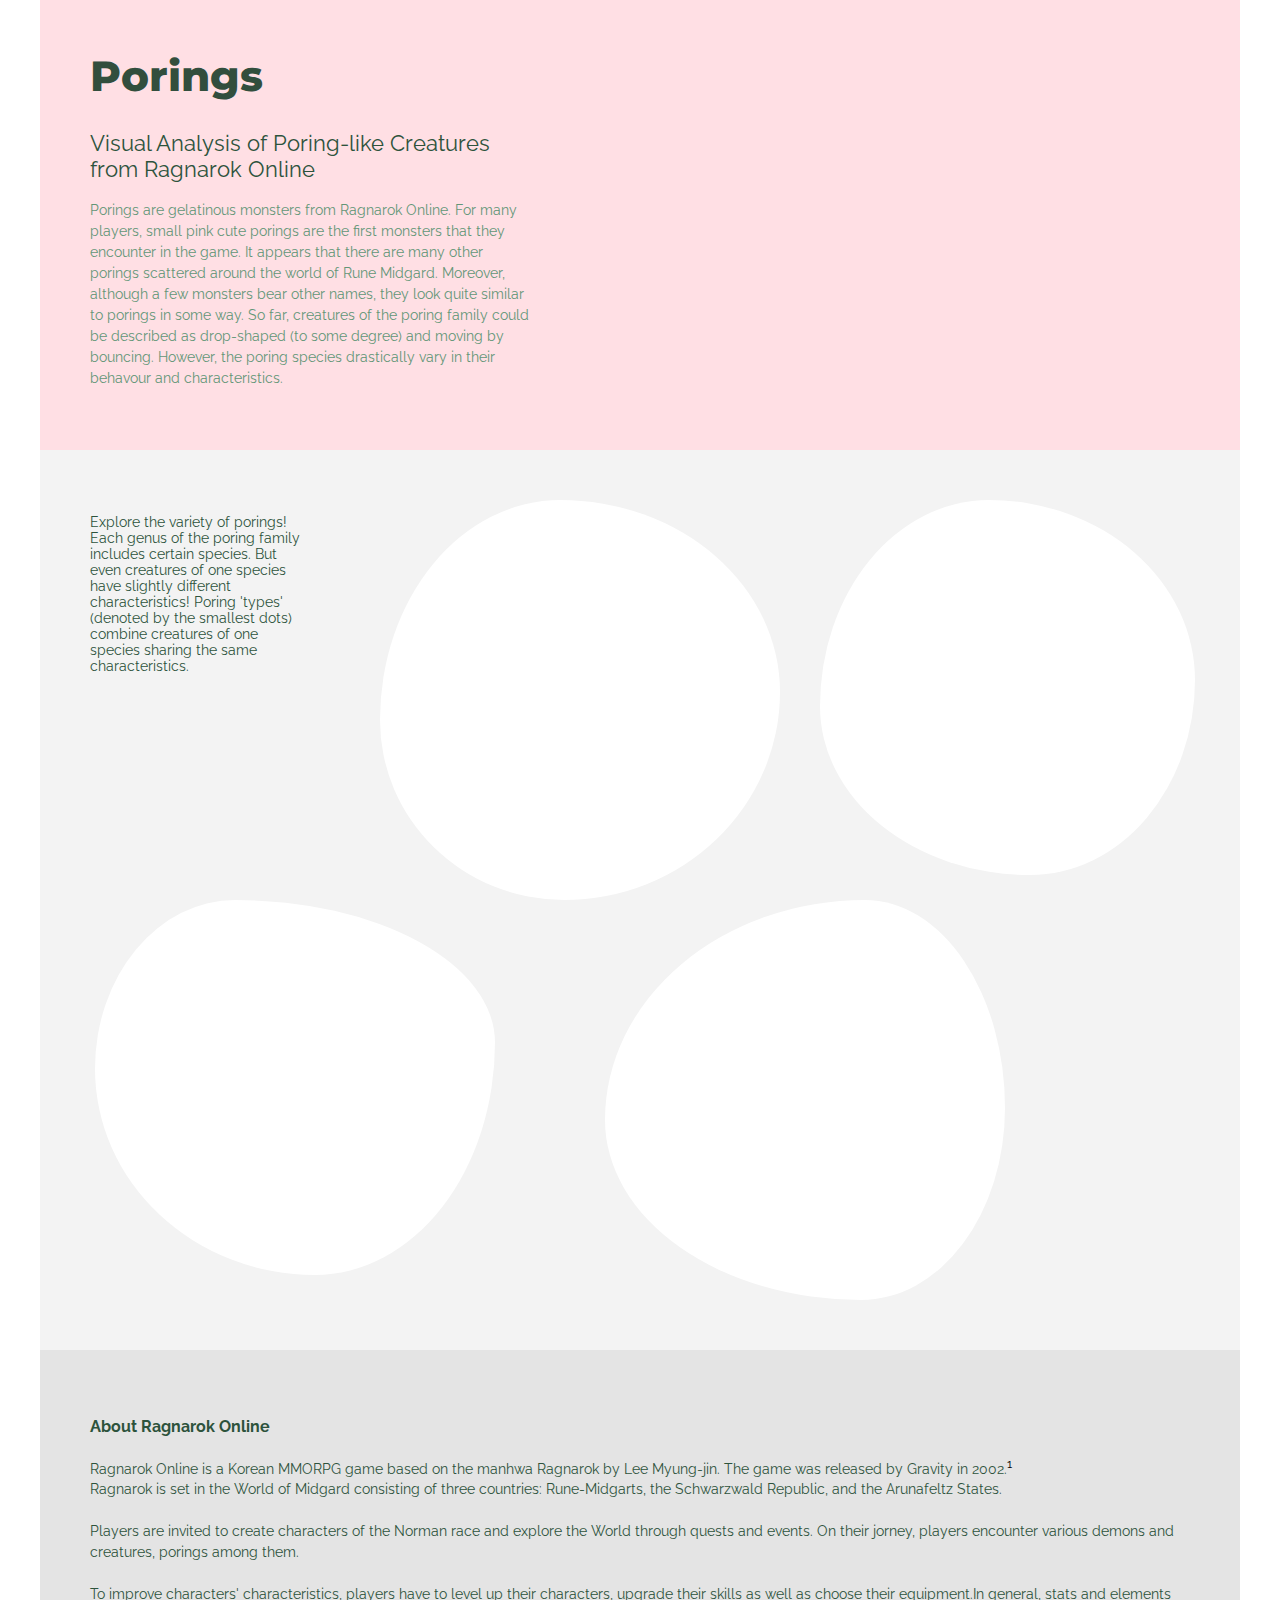
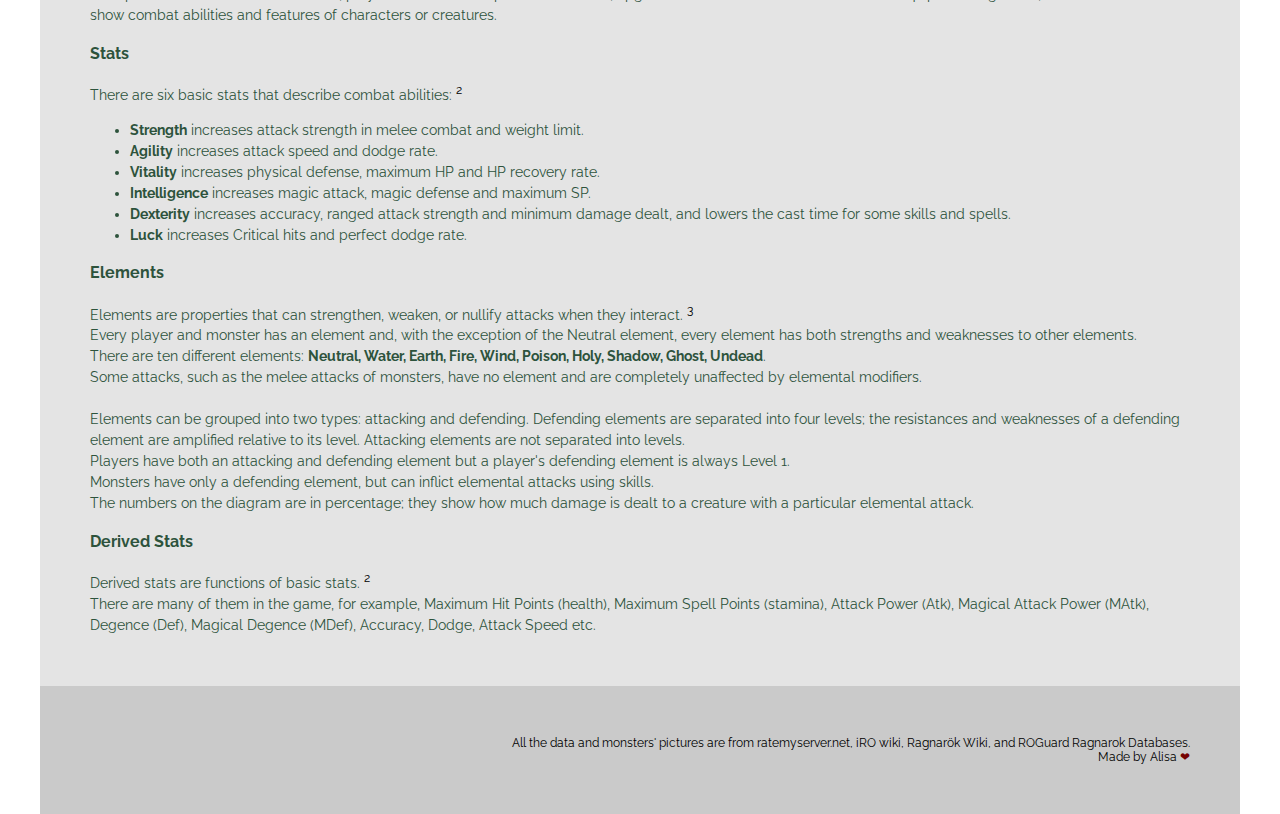
==== commit 15865893: "dev: responsive layout" ====
--- a/code/index.html
+++ b/code/index.html
@@ -61,14 +61,17 @@
           <div id="selector-container"></div>
         </div>
         <div class="statsDiagram-wrapper">
+          <!-- <div class="statsDiagram-drop2"></div> -->
           <div class="statsDiagram-drop"></div>
           <div id="statsDiagram-container"></div>
         </div>
         <div class="propsDiagram-wrapper">
+            <!-- <div class="propsDiagram-drop2"></div> -->
           <div class="propsDiagram-drop"></div>
           <div id="propsDiagram-container"></div>
         </div>
         <div class="damageDiagram-wrapper">
+            <!-- <div class="damageDiagram-drop2"></div> -->
           <div class="damageDiagram-drop"></div>
           <div id="damageDiagram-container"></div>
         </div>
--- a/code/main.css
+++ b/code/main.css
@@ -2,7 +2,7 @@
   margin: 0;
   font-family: "Raleway", sans-serif;
   font-size: 14px;
-  /* background:rgb(255, 223, 228); */
+  /* background: rgb(255, 223, 228);  */
    /* #fac7c2; */
   width: 100%;
 }
@@ -85,11 +85,6 @@
   font-size: 80%;
 }
 
-svg title:hover {
-  border: grey;
-  background: lightsteelblue;	
-  color: white;
-}
 
 .intro {
   font-weight: 400;
@@ -147,8 +142,9 @@
 #mobFacts-container
 {
   position: relative;
-  height: 280px;
-  width: 250px;
+  height: 280px; 
+  width: 25%;
+  /* width: 250px; */
   margin: 0 auto auto 0;
   padding: 0 30px 0 50px;
   box-sizing: border-box;
@@ -185,27 +181,39 @@
   border-radius: 45% 55% 54% 46% / 55% 48% 52% 45%; 
 } 
 
-/* .selector-drop2
-{
-  position: absolute;
-  top: -10px;
-  left: -30px;
+.selector-drop2
+{
+  position: absolute;
+  top: -25%;
+  left: -25%;
+  z-index: -1;
+  width: 800px;
+  height: 800px;
+  /* border-color:  rgba(255, 255, 255); */
+  background: rgba(243, 243, 243, 0.692);
+  border-radius: 45% 55% 54% 46% / 55% 48% 52% 45%; 
+}
+
+
+.statsDiagram-wrapper{
+  position: relative;
+  height: 400px;
+  width: 400px;
+  margin: 0 auto;
+  display: inline-block;
+}
+
+.statsDiagram-drop2
+{
+  position: absolute;
+  top: -15%;
+  left: -25%;
   z-index: -1;
   width: 600px;
   height: 600px;
-  border-width: 30px;
-  border-color:  rgba(255, 255, 255, 1);
-  background: rgba(255, 255, 255, 0.5);
-  border-radius: 45% 55% 54% 46% / 55% 48% 52% 45%; 
-} */
-
-
-.statsDiagram-wrapper{
-  position: relative;
-  height: 400px;
-  width: 400px;
-  margin: 0 auto;
-  display: inline-block;
+  /* border-color:  rgba(255, 255, 255); */
+  background:  rgba(248, 248, 248, 0.815);
+  border-radius: 45% 55% 44% 56% / 55% 48% 52% 45%; 
 }
 
 .statsDiagram-drop
@@ -244,8 +252,18 @@
   height: 375px;
   background: white;
   border-radius: 35% 65% 45% 55% / 45% 38% 62% 55%; 
-  box-shadow: inset 0px -20px 100px rgba(255, 255, 255, 0.6);
 } 
+
+.propsDiagram-drop2{
+  position: absolute;
+  top: -15%;
+  left: -30%;
+  z-index: -1;
+  width: 600px;
+  height: 600px;
+  background: rgba(245, 245, 245, 0.699);
+  border-radius: 35% 65% 45% 55% / 45% 38% 62% 55%; 
+}
 
 #propsDiagram-container
  {
@@ -283,6 +301,18 @@
   width: 400px;
   height: 400px;
   background: white;
+  border-radius: 65% 35% 36% 64% / 55% 52% 48% 45%;
+} 
+
+.damageDiagram-drop2
+{
+  position: absolute;
+  top: -15%;
+  left: -30%;
+  z-index: -2;
+  width: 800px;
+  height: 800px;
+  background: rgba(243, 243, 243, 0.897);
   border-radius: 65% 35% 36% 64% / 55% 52% 48% 45%;
 } 
 
@@ -322,13 +352,15 @@
   color: rgb(117, 1, 1);
 }
 
-@media(max-width: 1060px){
+@media(max-width: 1100px){
   .damageDiagram-wrapper{
     padding: 0;
   }
 
   #mobFacts-container{
-    width: 400px;
+    width: 45%;
+    height: 280px;
+    margin: 0 0 0 0 ;
   }
 
   .header-text-wrapper{
@@ -337,6 +369,16 @@
 
   .selector-wrapper{
     margin-bottom: 5%;
+    margin-left: auto;
+  }
+
+  .statsDiagram-wrapper{
+    margin-top: -20%;
+  }
+
+  .damageDiagram-wrapper{
+    margin-top: -20%;
+    margin-left: 13%;
   }
 
 }
@@ -348,7 +390,9 @@
 
   #mobFacts-container{
     width: 100%;
-    height: 200px;
+    height: 150px;
+    vertical-align: middle;
+    margin: 0 auto;
   }
 
   .distDiagram-wrapper{
@@ -362,6 +406,15 @@
   .distButtons-wrapper{
     padding-top: 50px;
   }
+
+  .statsDiagram-wrapper{
+    margin:auto;
+  }
+
+  .damageDiagram-wrapper{
+    margin:auto
+  }
+
 }
  
 
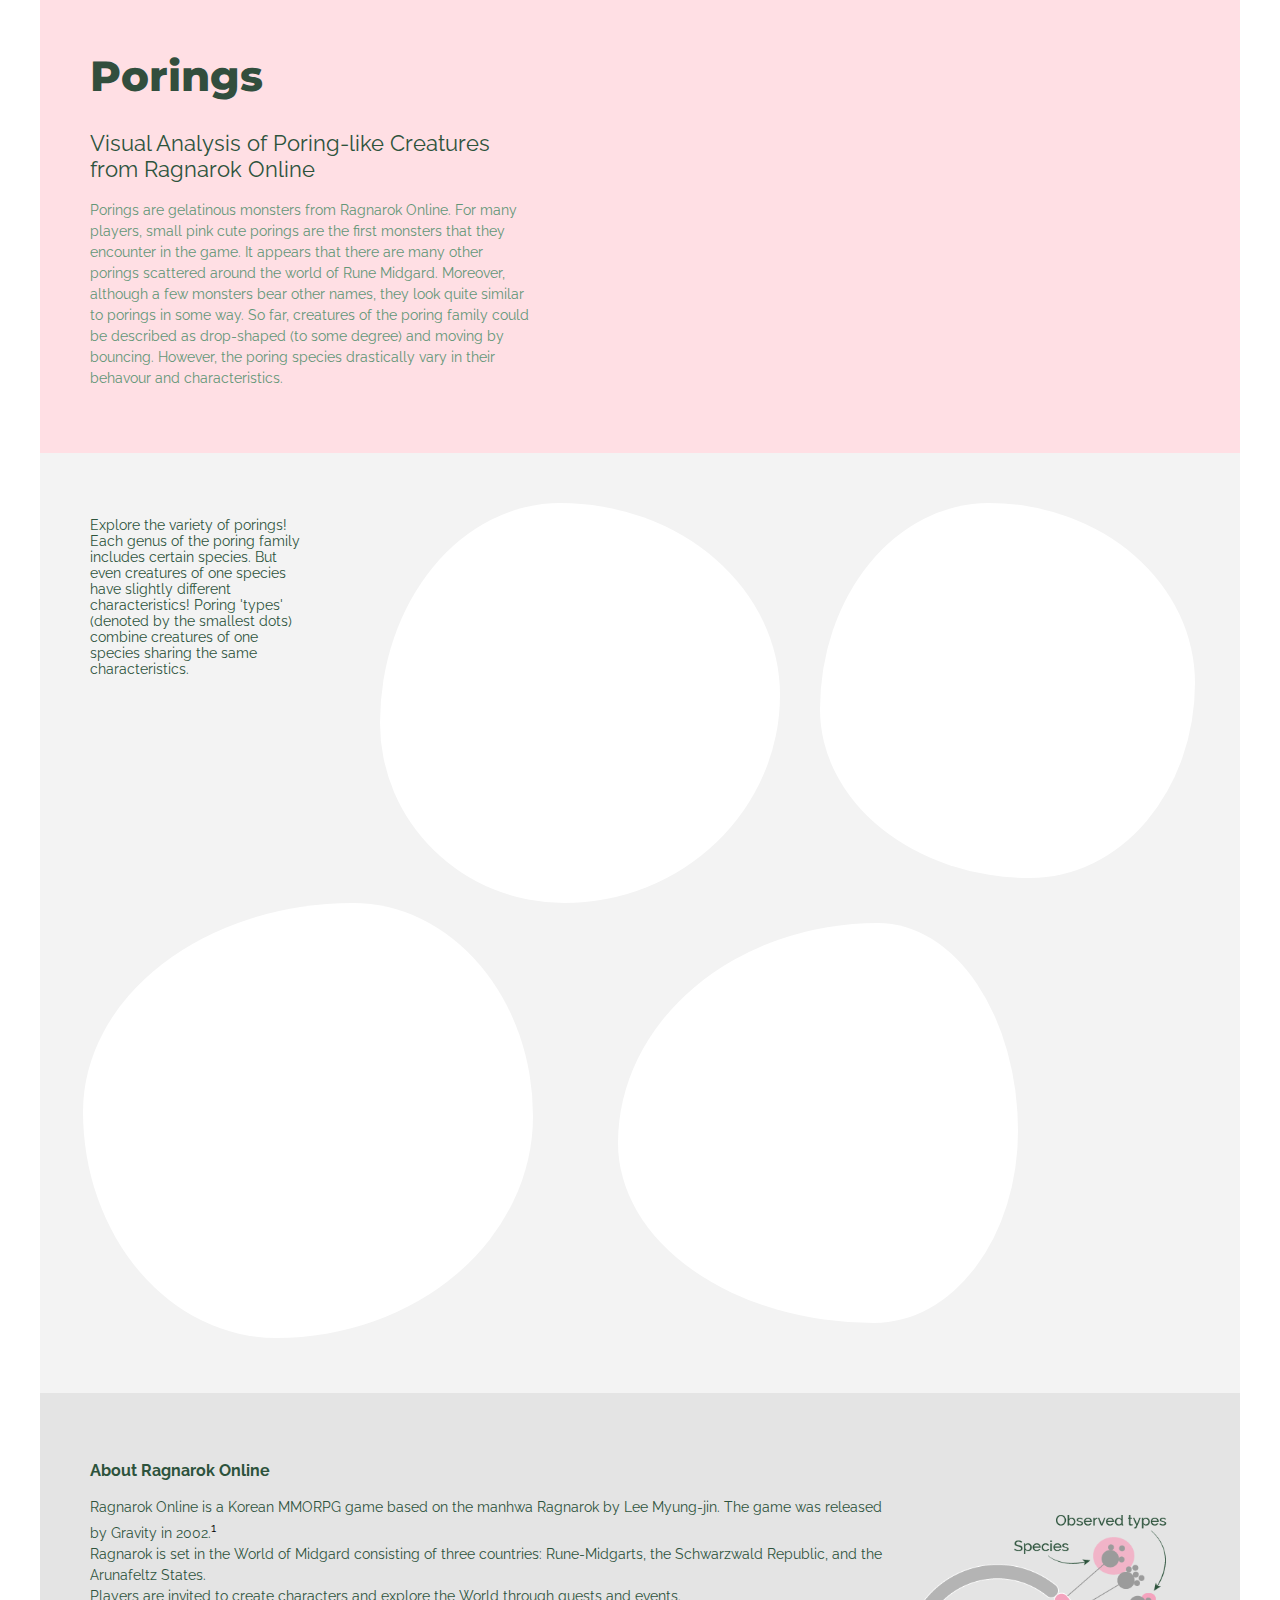
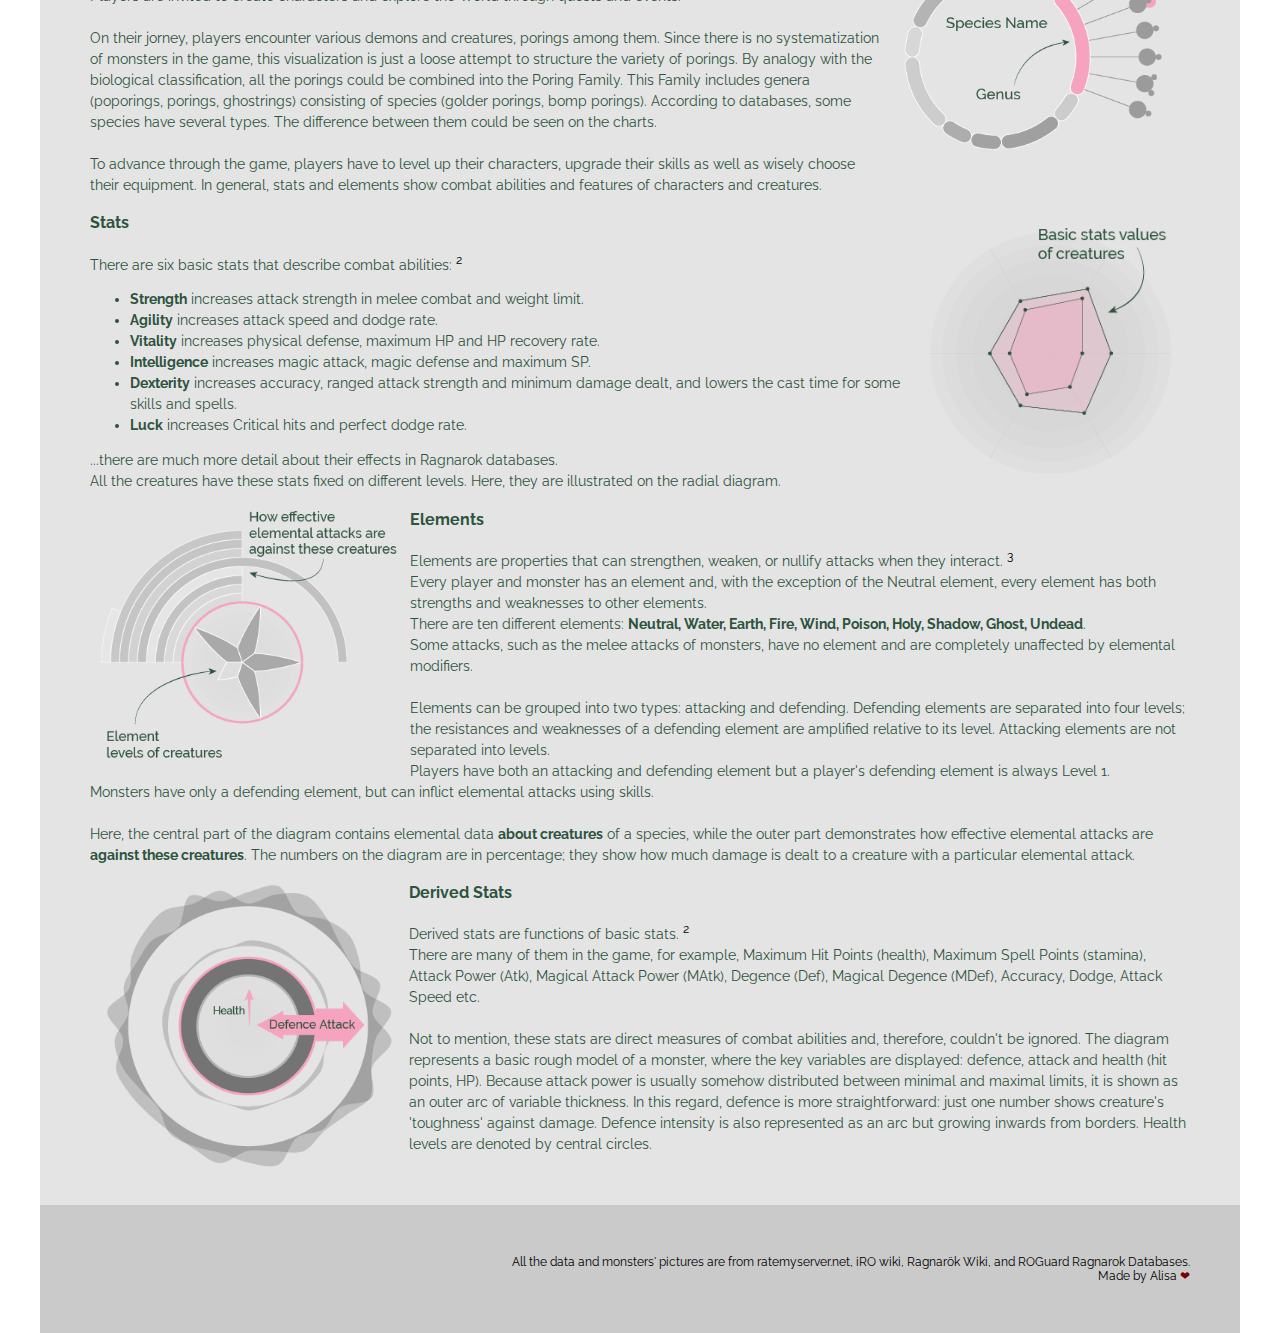
==== commit 67c50b73: "dev: design changes" ====
--- a/code/index.html
+++ b/code/index.html
@@ -81,16 +81,24 @@
       <div class='howto-wrapper'>
         <div class="about">
           <h3>About Ragnarok Online</h3>
+          <img class = 'selector-annotation' src="../images/Artboard 1.png">
           Ragnarok Online is a Korean MMORPG game based on the manhwa Ragnarok by Lee Myung-jin.
           The game was released by Gravity in 2002.<sup><a href="https://ragnarok.gamepedia.com/Ragnarok_Wiki">1</a></sup><br>
           Ragnarok is set in the World of Midgard consisting of three countries: Rune-Midgarts, the Schwarzwald
-          Republic, and the Arunafeltz States.<br><br>
-          Players are invited to create characters of the Norman race and explore the World through quests and events.
-          On their jorney, players encounter various demons and creatures, porings among them.<br><br>
-          To improve characters' characteristics, players have to level up their characters, upgrade their skills as
-          well as choose their equipment.In general, stats and elements show combat abilities and features of characters or creatures.
+          Republic, and the Arunafeltz States.<br>
+          Players are invited to create characters and explore the World through quests and events.<br><br>
+          On their jorney, players encounter various demons and creatures, porings among them. 
+          Since there is no systematization of monsters in the game, 
+          this visualization is just a loose attempt to structure the variety of porings. 
+          By analogy with the biological classification, all the porings could be combined into the Poring Family. 
+          This Family includes genera (poporings, porings, ghostrings) consisting of species (golder porings, bomp porings).
+          According to databases, some species have several types. The difference between them could be seen on the charts.   
+          <br><br>
+          To advance through the game, players have to level up their characters, upgrade their skills as
+          well as wisely choose their equipment. In general, stats and elements show combat abilities and features of characters and creatures.
         </div>
         <div class='stats'>
+          <img class = 'stats-annotation' src="../images/Artboard 4.png">
           <h3>Stats</h3>
           There are six basic stats that describe combat abilities:
           <sup><a href="https://strategywiki.org/wiki/Ragnarok_Online/Leveling_Stats_and_Skills">2</a></sup><br>
@@ -103,8 +111,11 @@
               dealt, and lowers the cast time for some skills and spells.<br>
             <li> <span class="span-bold">Luck</span> increases Critical hits and perfect dodge rate.<br>
           </ul>
+        ...there are much more detail about their effects in Ragnarok databases.<br>
+        All the creatures have these stats fixed on different levels. Here, they are illustrated on the radial diagram.
         </div>
-        <div class="element"></div>
+        <img class = 'elem-annotation' src="../images/Artboard 2.png">
+        <div class="element">
         <h3>Elements</h3>
         Elements are properties that can strengthen, weaken, or nullify attacks when they interact.
         <sup><a href="https://irowiki.org/wiki/Element">3</a></sup><br>
@@ -117,16 +128,28 @@
         levels; the resistances and weaknesses of a defending element are amplified relative to its level. Attacking
         elements are not separated into levels.<br>
         Players have both an attacking and defending element but a player's defending element is always Level 1.<br>
-        Monsters have only a defending element, but can inflict elemental attacks using skills.<br>
+        Monsters have only a defending element, but can inflict elemental attacks using skills.<br><br>
+        Here, the central part of the diagram contains elemental data <span class="span-bold">about creatures</span> of a species,
+        while the outer part demonstrates how effective elemental attacks are <span class="span-bold">against these creatures</span>.
         The numbers on the diagram are in percentage; they show how much damage is dealt to a creature with a
         particular elemental attack.<br>
+      </div>
+        <img class = 'combat-annotation' src="../images/Artboard 3.png">
         <div class="combat">
           <h3>Derived Stats</h3>
           Derived stats are functions of basic stats.
           <sup><a href="https://strategywiki.org/wiki/Ragnarok_Online/Leveling_Stats_and_Skills">2</a></sup><br>
           There are many of them in the game, for example, Maximum Hit Points (health),
           Maximum Spell Points (stamina), Attack Power (Atk), Magical Attack Power (MAtk), Degence (Def), Magical
-          Degence (MDef), Accuracy, Dodge, Attack Speed etc.
+          Degence (MDef), Accuracy, Dodge, Attack Speed etc.<br><br>
+
+          Not to mention, these stats are direct measures of combat abilities and, therefore, couldn't be ignored. 
+          The diagram represents a basic rough model of a monster, where the key variables are displayed: defence, attack and health (hit points, HP). 
+          Because attack power is usually somehow distributed between minimal and maximal limits, 
+          it is shown as an outer arc of variable thickness.
+          In this regard, defence is more straightforward: just one number shows creature's 'toughness' against damage. 
+          Defence intensity is also represented as an arc but growing inwards from borders. 
+          Health levels are denoted by central circles.
         </div>
       </div>
 
--- a/code/main.css
+++ b/code/main.css
@@ -12,6 +12,7 @@
   width: 100%;
   margin: 0 auto;
   background: rgb(243, 243, 243);
+  /* rgb(240, 248, 230); */
 }
 
 h1 {
@@ -36,6 +37,8 @@
 
 .header-wrapper{
   background: rgb(255, 223, 228);
+  /* rgb(240, 201, 214); */
+  /* rgb(255, 223, 228); */
   /* #fadfe5; */
   display: flex;
   flex-flow: row wrap;
@@ -43,12 +46,12 @@
   max-width: 1700px;
   justify-content: space-between;
   /* justify-content: center; */
-  padding-top: 50px;
   vertical-align: top;
 }
 
 .header-text-wrapper{
-  padding: 0 50px;
+  padding: 50px;
+  /* padding-top: 50px; */
   /* display: inline-block; */
   width:45%;
   margin: 0;
@@ -61,6 +64,7 @@
   min-width: 55%;
   text-align: right;
   display: inline-flex;
+  vertical-align: top;
   /* justify-content: space-between; */
 }
 
@@ -74,15 +78,16 @@
 }
 
 .distButtons-wrapper{
-  vertical-align: top;
+  vertical-align: bottom;
   /* display: inline-block; */
-  padding: 0 50px 0 0 ;
+  padding: 50px 50px 0 0 ;
 }
 
 .distButtons-wrapper span {
   display: block;
   color: #629677;
   font-size: 80%;
+  /* margin-top:50px; */
 }
 
 
@@ -158,7 +163,6 @@
   height: 400px;
   width: 400px;
   margin: auto;
-  margin:auto;
 }
 
 
@@ -236,8 +240,8 @@
 
 .propsDiagram-wrapper{
   position: relative;
-  height: 400px;
-  width: 400px;
+  height: 440px;
+  width: 450px;
   margin: auto;
   padding: 0;
   /* margin: -5% auto auto 5%; */
@@ -245,13 +249,11 @@
 
 .propsDiagram-drop
 {
-  left: 0;
-  top: 0;
   display: block;
-  width: 400px;
-  height: 375px;
+  width: 450px;
+  height: 435px;
   background: white;
-  border-radius: 35% 65% 45% 55% / 45% 38% 62% 55%; 
+  border-radius: 60% 40% 57% 43% / 48% 49% 51% 52%  ; 
 } 
 
 .propsDiagram-drop2{
@@ -325,6 +327,36 @@
   font-family: "Raleway", sans-serif;
 }
 
+
+
+.selector-annotation
+{
+  height:250px;
+  float: right;
+  margin: 10px;
+}
+
+.stats-annotation
+{
+  height:260px;
+  float: right;
+  margin: 10px;
+}
+
+.elem-annotation
+{
+  width: 300px;
+  float: left;
+  margin: 10px;
+}
+
+.combat-annotation
+{
+  height:300px;
+  float: left;
+  margin: 10px;
+}
+
 footer{
   font-size: 12px;
   background-color: rgb(202, 202, 202);
--- a/code/colors.css
+++ b/code/colors.css
@@ -1,305 +1,520 @@
 .Angeling.isClicked {
-  fill: #6b7575; }
+  fill: #6b7575;
+}
 
 .Angeling.isHovered {
-  fill: #b9c0c0; }
+  fill: #b9c0c0;
+}
 
 .Angeling {
-  fill: #d4d8d8; }
+  fill: #d4d8d8;
+}
 
 line.Angeling.isClicked {
-  stroke: #6b7575; }
+  stroke: #6b7575;
+}
 
 line.Angeling.isHovered {
-  stroke: #b9c0c0; }
+  stroke: #b9c0c0;
+}
 
 line.Angeling {
-  stroke: #d4d8d8; }
+  stroke: #d4d8d8;
+}
 
 .poly.Angeling.isHovered {
   fill: #d4d8d8;
-  stroke: #b9c0c0; }
+  stroke: #b9c0c0;
+}
 
 .poly.Angeling {
-  fill: #d4d8d8; }
+  fill: #d4d8d8;
+}
 
 .attack_path.Angeling {
-  fill: #2b2727; }
+  fill: #2b2727;
+}
 
 .def_arc.Angeling {
-  fill: #d4d8d8; }
+  fill: #d4d8d8;
+}
 
 .attack_path.Angeling:hover {
-  fill: #100f0f; }
+  fill: #100f0f;
+}
 
 .def_arc.Angeling:hover {
   fill: #b9c0c0;
-  fill-opacity: 0.8; }
+  fill-opacity: 0.8;
+}
 
 .Poring.isClicked {
-  fill: #b41608; }
+  fill: #b41608;
+}
 
 .Poring.isHovered {
-  fill: #f86a5d; }
+  fill: #f86a5d;
+}
 
 .Poring {
-  fill: #fa978e; }
+  fill: #fa978e;
+}
 
 line.Poring.isClicked {
-  stroke: #b41608; }
+  stroke: #b41608;
+}
 
 line.Poring.isHovered {
-  stroke: #f86a5d; }
+  stroke: #f86a5d;
+}
 
 line.Poring {
-  stroke: #fa978e; }
+  stroke: #fa978e;
+}
 
 .poly.Poring.isHovered {
   fill: #fa978e;
-  stroke: #f86a5d; }
+  stroke: #f86a5d;
+}
 
 .poly.Poring {
-  fill: #fa978e; }
+  fill: #fa978e;
+}
 
 .attack_path.Poring {
-  fill: #056871; }
+  fill: #056871;
+}
 
 .def_arc.Poring {
-  fill: #fa978e; }
+  fill: #fa978e;
+}
 
 .attack_path.Poring:hover {
-  fill: #033b40; }
+  fill: #033b40;
+}
 
 .def_arc.Poring:hover {
   fill: #f86a5d;
-  fill-opacity: 0.8; }
+  fill-opacity: 0.8;
+}
 
 .Poporing.isClicked {
-  fill: #647a29; }
+  fill: #647a29;
+}
 
 .Poporing.isHovered {
-  fill: #b5ce6d; }
+  fill: #b5ce6d;
+}
 
 .Poporing {
-  fill: #c8db93; }
+  fill: #c8db93;
+}
 
 line.Poporing.isClicked {
-  stroke: #647a29; }
+  stroke: #647a29;
+}
 
 line.Poporing.isHovered {
-  stroke: #b5ce6d; }
+  stroke: #b5ce6d;
+}
 
 line.Poporing {
-  stroke: #c8db93; }
+  stroke: #c8db93;
+}
 
 .poly.Poporing.isHovered {
   fill: #c8db93;
-  stroke: #b5ce6d; }
+  stroke: #b5ce6d;
+}
 
 .poly.Poporing {
-  fill: #c8db93; }
+  fill: #c8db93;
+}
 
 .attack_path.Poporing {
-  fill: #37246c; }
+  fill: #37246c;
+}
 
 .def_arc.Poporing {
-  fill: #c8db93; }
+  fill: #c8db93;
+}
 
 .attack_path.Poporing:hover {
-  fill: #241746; }
+  fill: #241746;
+}
 
 .def_arc.Poporing:hover {
   fill: #b5ce6d;
-  fill-opacity: 0.8; }
+  fill-opacity: 0.8;
+}
 
 .Marin.isClicked {
-  fill: #4a405c; }
+  fill: #4a405c;
+}
 
 .Marin.isHovered {
-  fill: #9589ac; }
+  fill: #9589ac;
+}
 
 .Marin {
-  fill: #b0a7c1; }
+  fill: #b0a7c1;
+}
 
 line.Marin.isClicked {
-  stroke: #4a405c; }
+  stroke: #4a405c;
+}
 
 line.Marin.isHovered {
-  stroke: #9589ac; }
+  stroke: #9589ac;
+}
 
 line.Marin {
-  stroke: #b0a7c1; }
+  stroke: #b0a7c1;
+}
 
 .poly.Marin.isHovered {
   fill: #b0a7c1;
-  stroke: #9589ac; }
+  stroke: #9589ac;
+}
 
 .poly.Marin {
-  fill: #b0a7c1; }
+  fill: #b0a7c1;
+}
 
 .attack_path.Marin {
-  fill: #4f583e; }
+  fill: #4f583e;
+}
 
 .def_arc.Marin {
-  fill: #b0a7c1; }
+  fill: #b0a7c1;
+}
 
 .attack_path.Marin:hover {
-  fill: #343a29; }
+  fill: #343a29;
+}
 
 .def_arc.Marin:hover {
   fill: #9589ac;
-  fill-opacity: 0.8; }
+  fill-opacity: 0.8;
+}
 
 .Magmaring.isClicked {
-  fill: #7a2907; }
+  fill: #7a2907;
+}
 
 .Magmaring.isHovered {
-  fill: #f26328; }
+  fill: #f26328;
+}
 
 .Magmaring {
-  fill: #f58658; }
+  fill: #f58658;
+}
 
 line.Magmaring.isClicked {
-  stroke: #7a2907; }
+  stroke: #7a2907;
+}
 
 line.Magmaring.isHovered {
-  stroke: #f26328; }
+  stroke: #f26328;
+}
 
 line.Magmaring {
-  stroke: #f58658; }
+  stroke: #f58658;
+}
 
 .poly.Magmaring.isHovered {
   fill: #f58658;
-  stroke: #f26328; }
+  stroke: #f26328;
+}
 
 .poly.Magmaring {
-  fill: #f58658; }
+  fill: #f58658;
+}
 
 .attack_path.Magmaring {
-  fill: #0a79a7; }
+  fill: #0a79a7;
+}
 
 .def_arc.Magmaring {
-  fill: #f58658; }
+  fill: #f58658;
+}
 
 .attack_path.Magmaring:hover {
-  fill: #075677; }
+  fill: #075677;
+}
 
 .def_arc.Magmaring:hover {
   fill: #f26328;
-  fill-opacity: 0.8; }
+  fill-opacity: 0.8;
+}
 
 .Drops.isClicked {
-  fill: #98621f; }
+  fill: #98621f;
+}
 
 .Drops.isHovered {
-  fill: #e1ae6f; }
+  fill: #e1ae6f;
+}
 
 .Drops {
-  fill: #eac699; }
+  fill: #eac699;
+}
 
 line.Drops.isClicked {
-  stroke: #98621f; }
+  stroke: #98621f;
+}
 
 line.Drops.isHovered {
-  stroke: #e1ae6f; }
+  stroke: #e1ae6f;
+}
 
 line.Drops {
-  stroke: #eac699; }
+  stroke: #eac699;
+}
 
 .poly.Drops.isHovered {
   fill: #eac699;
-  stroke: #e1ae6f; }
+  stroke: #e1ae6f;
+}
 
 .poly.Drops {
-  fill: #eac699; }
+  fill: #eac699;
+}
 
 .attack_path.Drops {
-  fill: #153966; }
+  fill: #153966;
+}
 
 .def_arc.Drops {
-  fill: #eac699; }
+  fill: #eac699;
+}
 
 .attack_path.Drops:hover {
-  fill: #0c213c; }
+  fill: #0c213c;
+}
 
 .def_arc.Drops:hover {
   fill: #e1ae6f;
-  fill-opacity: 0.8; }
+  fill-opacity: 0.8;
+}
 
 .Metaling.isClicked {
-  fill: #5e2d2c; }
+  fill: #5e2d2c;
+}
 
 .Metaling.isHovered {
-  fill: #ba6c69; }
+  fill: #ba6c69;
+}
 
 .Metaling {
-  fill: #ca8e8c; }
+  fill: #ca8e8c;
+}
 
 line.Metaling.isClicked {
-  stroke: #5e2d2c; }
+  stroke: #5e2d2c;
+}
 
 line.Metaling.isHovered {
-  stroke: #ba6c69; }
+  stroke: #ba6c69;
+}
 
 line.Metaling {
-  stroke: #ca8e8c; }
+  stroke: #ca8e8c;
+}
 
 .poly.Metaling.isHovered {
   fill: #ca8e8c;
-  stroke: #ba6c69; }
+  stroke: #ba6c69;
+}
 
 .poly.Metaling {
-  fill: #ca8e8c; }
+  fill: #ca8e8c;
+}
 
 .attack_path.Metaling {
-  fill: #357173; }
+  fill: #357173;
+}
 
 .def_arc.Metaling {
-  fill: #ca8e8c; }
+  fill: #ca8e8c;
+}
 
 .attack_path.Metaling:hover {
-  fill: #254f50; }
+  fill: #254f50;
+}
 
 .def_arc.Metaling:hover {
   fill: #ba6c69;
-  fill-opacity: 0.8; }
+  fill-opacity: 0.8;
+}
 
 .Others.isClicked {
-  fill: #457795; }
+  fill: #457795;
+}
 
 .Others.isHovered {
-  fill: #a0c0d3; }
+  fill: #a0c0d3;
+}
 
 .Others {
-  fill: #c3d7e3; }
+  fill: #c3d7e3;
+}
 
 line.Others.isClicked {
-  stroke: #457795; }
+  stroke: #457795;
+}
 
 line.Others.isHovered {
-  stroke: #a0c0d3; }
+  stroke: #a0c0d3;
+}
 
 line.Others {
-  stroke: #c3d7e3; }
+  stroke: #c3d7e3;
+}
 
 .poly.Others.isHovered {
   fill: #c3d7e3;
-  stroke: #a0c0d3; }
+  stroke: #a0c0d3;
+}
 
 .poly.Others {
-  fill: #c3d7e3; }
+  fill: #c3d7e3;
+}
 
 .attack_path.Others {
-  fill: #3c281c; }
+  fill: #3c281c;
+}
 
 .def_arc.Others {
-  fill: #c3d7e3; }
+  fill: #c3d7e3;
+}
 
 .attack_path.Others:hover {
-  fill: #19110c; }
+  fill: #19110c;
+}
 
 .def_arc.Others:hover {
   fill: #a0c0d3;
-  fill-opacity: 0.8; }
-
-/*# sourceMappingURL=colors.css.map */
+  fill-opacity: 0.8;
+}
+
+.Holy {
+  fill: #fab8e9;
+}
+
+.Holy:hover {
+  fill: #f788da;
+}
+
+text.Holy {
+  stroke: #f788da;
+}
+
+.Fire {
+  fill: #F59C42;
+}
+
+.Fire:hover {
+  fill: #f28312;
+}
+
+text.Fire {
+  stroke: #f28312;
+}
+
+.Water {
+  fill: #c2f3fd;
+}
+
+.Water:hover {
+  fill: #91e9fb;
+}
+
+text.Water {
+  stroke: #91e9fb;
+}
+
+.Ghost {
+  fill: #A2AAB3;
+}
+
+.Ghost:hover {
+  fill: #86909c;
+}
+
+text.Ghost {
+  stroke: #86909c;
+}
+
+.Wind {
+  fill: #BADEE8;
+}
+
+.Wind:hover {
+  fill: #94ccdb;
+}
+
+text.Wind {
+  stroke: #94ccdb;
+}
+
+.Earth {
+  fill: #DFBF9F;
+}
+
+.Earth:hover {
+  fill: #d2a679;
+}
+
+text.Earth {
+  stroke: #d2a679;
+}
+
+.Shadow {
+  fill: #b89df7;
+}
+
+.Shadow:hover {
+  fill: #966ef3;
+}
+
+text.Shadow {
+  stroke: #966ef3;
+}
+
+.Undead {
+  fill: #ED97AE;
+}
+
+.Undead:hover {
+  fill: #e56c8c;
+}
+
+text.Undead {
+  stroke: #e56c8c;
+}
+
+.Poison {
+  fill: #d2ffa4;
+}
+
+.Poison:hover {
+  fill: #b9ff71;
+}
+
+text.Poison {
+  stroke: #b9ff71;
+}
+
+.Neutral {
+  fill: #D9DDF2;
+}
+
+.Neutral:hover {
+  fill: #b3bbe5;
+}
+
+text.Neutral {
+  stroke: #b3bbe5;
+}
+/*# sourceMappingURL=colors.css.map */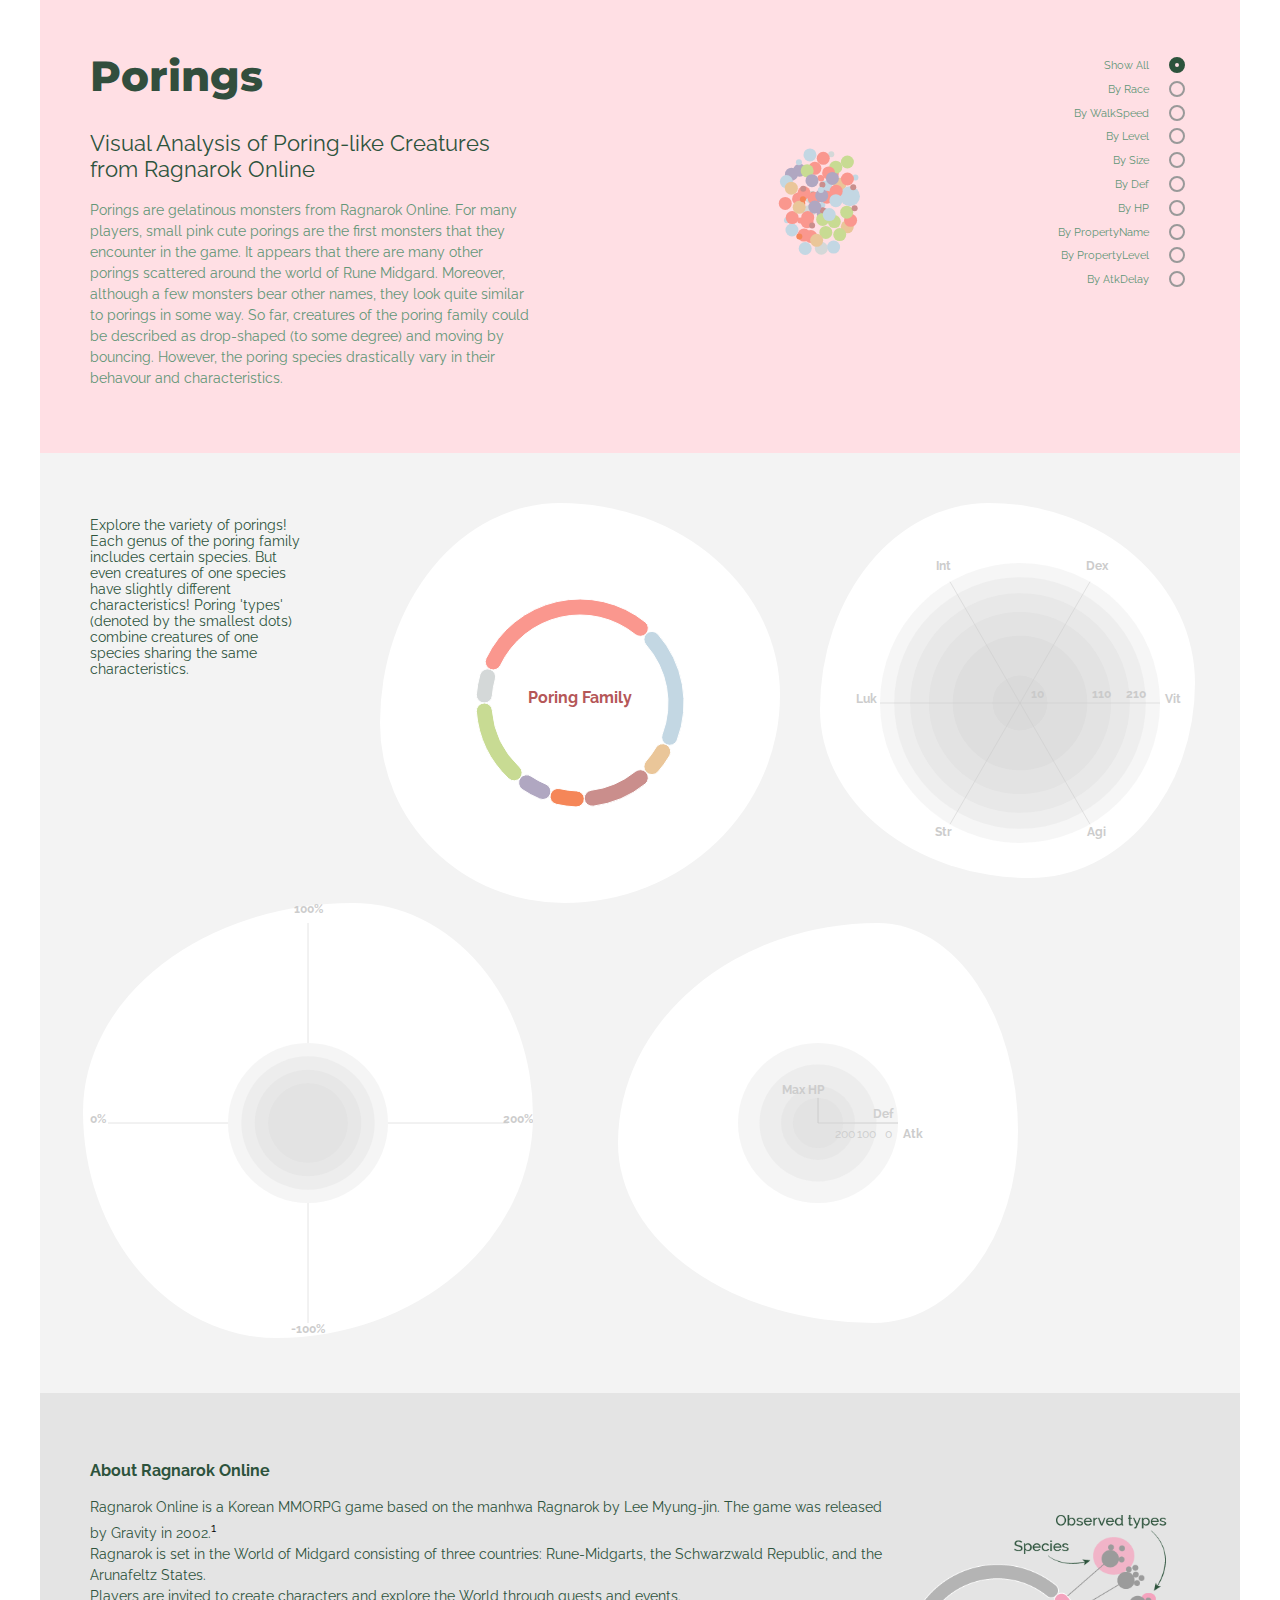
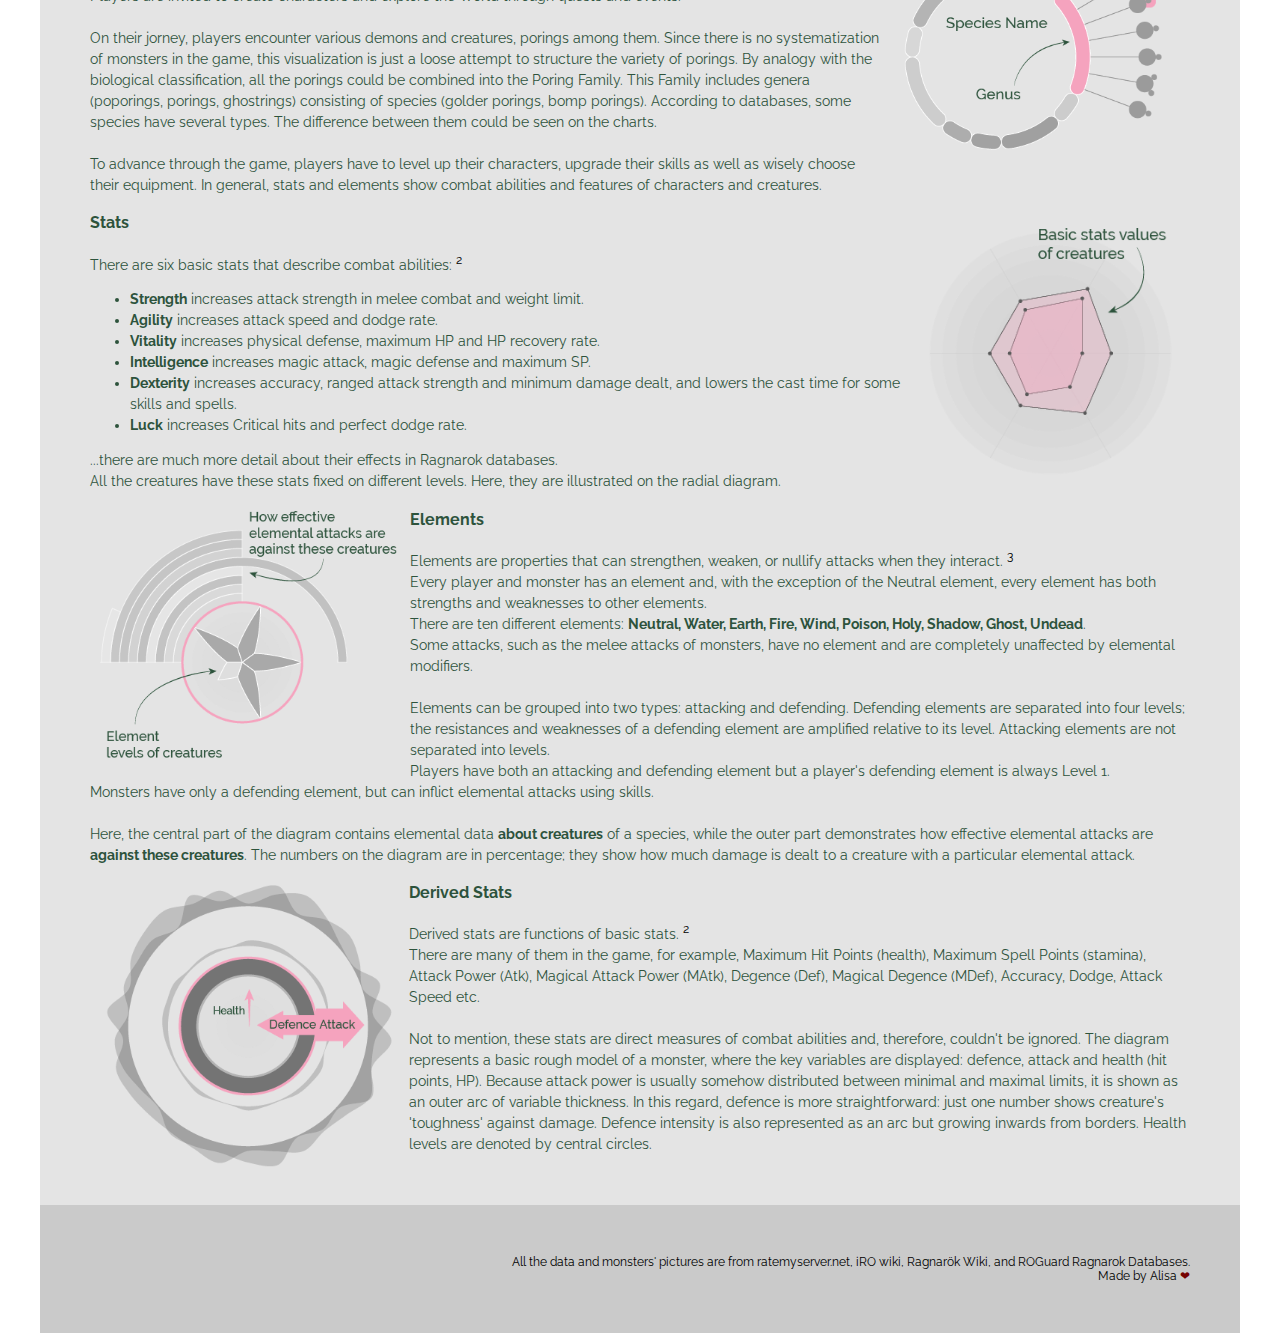
==== commit 78bee001: "small changes" ====
--- a/code/index.html
+++ b/code/index.html
@@ -5,7 +5,8 @@
   <title>Porings</title>
   <link rel="stylesheet" href="main.css">
   <link rel="stylesheet" href="colors.css">
-  <script src="https://d3js.org/d3.v5.min.js" type="text/JavaScript"></script>
+  <!-- <script src="https://d3js.org/d3.v5.min.js" type="text/JavaScript"></script> -->
+  <script src="./d3.min.js" type="text/JavaScript"></script>
   <script src="./utils.js" type="text/JavaScript"></script>
   <script src="./poring_selector.js" type="text/JavaScript"></script>
   <script src="./stats_diagram.js" type="text/JavaScript"></script>
--- a/code/main.css
+++ b/code/main.css
@@ -36,7 +36,7 @@
 }
 
 .header-wrapper{
-  background: rgb(255, 223, 228);
+  background:rgb(255, 223, 228);
   /* rgb(240, 201, 214); */
   /* rgb(255, 223, 228); */
   /* #fadfe5; */
